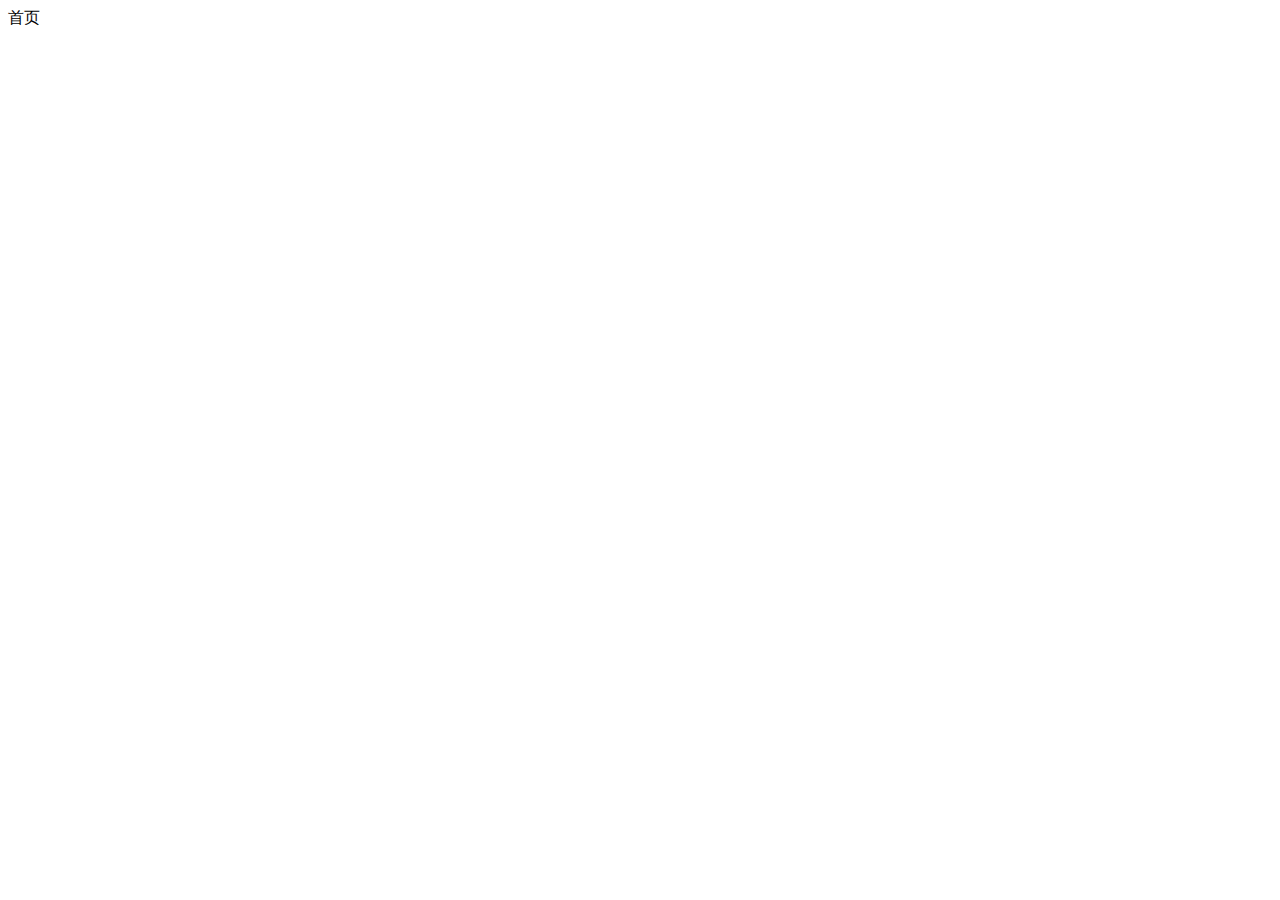
==== index.html @ 409a1502 "dev-login提交了登录页面" ====
<!DOCTYPE html>
<html lang="en">

<head>
    <meta charset="UTF-8">
    <meta name="viewport" content="width=device-width, initial-scale=1.0">
    <title>首页</title>
</head>

<body>
    首页
</body>

</html>
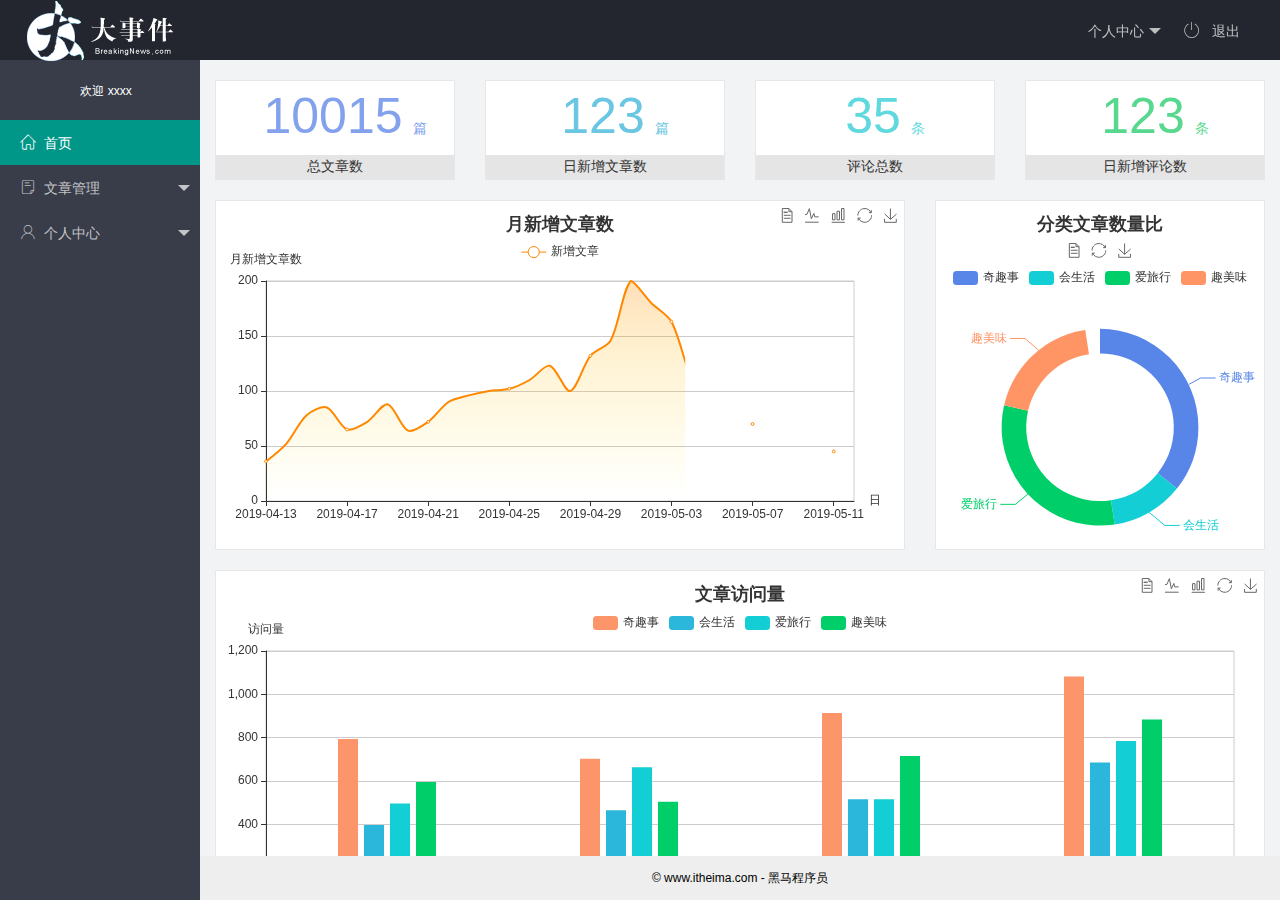
==== commit 3c2009f5: "提交了首页" ====
--- a/index.html
+++ b/index.html
@@ -1,14 +1,89 @@
 <!DOCTYPE html>
-<html lang="en">
+<html>
 
 <head>
-    <meta charset="UTF-8">
-    <meta name="viewport" content="width=device-width, initial-scale=1.0">
-    <title>首页</title>
+    <meta charset="utf-8">
+    <meta name="viewport" content="width=device-width, initial-scale=1, maximum-scale=1">
+    <title>我的项目</title>
+    <link rel="stylesheet" href="assets/lib/layui/css/layui.css">
+    <link rel="stylesheet" href="assets/fonts/iconfont.css">
+    <link rel="stylesheet" href="assets/css/index.css">
 </head>
 
-<body>
-    首页
+<body class="layui-layout-body">
+    <div class="layui-layout layui-layout-admin">
+        <div class="layui-header">
+            <div class="layui-logo"><img src="assets/images/logo.png" alt=""></div>
+            <!-- 头部区域（可配合layui已有的水平导航） -->
+            <ul class="layui-nav layui-layout-right">
+                <li class="layui-nav-item">
+                    <a href="javascript:;">
+                        <img src="assets/images/sample.jpg" alt="" class="avatar" style="display: none;">
+                        <span class="text-avatar" style="display: none;">A</span>
+                        <span class="person-center">个人中心</span>
+                    </a>
+                    <dl class="layui-nav-child">
+                        <dd><a href="">基本资料</a></dd>
+                        <dd><a href="">更换头像</a></dd>
+                        <dd><a href="">重置密码</a></dd>
+
+                    </dl>
+                </li>
+                <li class="layui-nav-item"><a href="" id="loginout"><span class="iconfont icon-tuichu"></span>
+                    退出</a></li>
+            </ul>
+        </div>
+
+        <div class="layui-side layui-bg-black">
+            <div class="layui-side-scroll">
+                <!-- 左侧导航区域（可配合layui已有的垂直导航） -->
+                <ul class="layui-nav layui-nav-tree" lay-filter="test" lay-shrink='all'>
+                    <!-- 用户头像 -->
+                    <li class="user-info">
+                        <img src="assets/images/sample.jpg" alt="" class="avatar" style="display: none;">
+                        <span class="text-avatar" style="display: none;">A</span>
+                        <span class="nickname">欢迎 xxxx</span>
+                    </li>
+                    <li class="layui-nav-item layui-nav-itemed layui-this">
+                        <a target="fm" href="home/dashboard.html"><span class="iconfont icon-home"></span>首页</a>
+                    </li>
+                    <li class="layui-nav-item">
+                        <a href="javascript:;"><span class="iconfont icon-16"></span>文章管理</a>
+                        <dl class="layui-nav-child">
+                            <dd><a href="home/demo.html" target="fm"><i class="layui-icon layui-icon-form"></i>文章类别</a></dd>
+                            <dd><a href="javascript:;"><i class="layui-icon layui-icon-form"></i>文章列表</a></dd>
+                            <dd><a href="javascript:;"><i class="layui-icon layui-icon-form"></i>发表文章</a></dd>
+                        </dl>
+                    </li>
+                    <li class="layui-nav-item">
+                        <a href="javascript:;"><span class="iconfont icon-user"></span>个人中心</a>
+                        <dl class="layui-nav-child">
+                            <dd><a href="javascript:;"><i class="layui-icon layui-icon-user"></i>基本资料</a></dd>
+                            <dd><a href="javascript:;"><i class="layui-icon layui-icon-user"></i>更换头像</a></dd>
+                            <dd><a href="javascript:;"><i class="layui-icon layui-icon-user"></i>重置密码</a></dd>
+                        </dl>
+                    </li>
+                </ul>
+            </div>
+        </div>
+
+        <div class="layui-body">
+            <!-- 内容主体区域 -->
+            <iframe name="fm" src="home/dashboard.html" frameborder="0"></iframe>
+            <!-- <div style="padding: 15px;">内容主体区域</div> -->
+        </div>
+
+        <div class="layui-footer">
+            <!-- 底部固定区域 -->
+            © www.itheima.com - 黑马程序员
+        </div>
+    </div>
+    <!-- 引入js文件 -->
+    <script src="assets/lib/axios.js"></script>
+    <script src="assets/lib/jquery.js"></script>
+    <script src="assets/lib/layui/layui.all.js"></script>
+    <script src="assets/js/commonAPI.js"></script>
+    <script src="assets/js/index.js"></script>
 </body>
 
 </html>--- a/assets/lib/layui/css/layui.css
+++ b/assets/lib/layui/css/layui.css
@@ -0,0 +1,2 @@
+/** layui-v2.5.5 MIT License By https://www.layui.com */
+ .layui-inline,img{display:inline-block;vertical-align:middle}h1,h2,h3,h4,h5,h6{font-weight:400}.layui-edge,.layui-header,.layui-inline,.layui-main{position:relative}.layui-body,.layui-edge,.layui-elip{overflow:hidden}.layui-btn,.layui-edge,.layui-inline,img{vertical-align:middle}.layui-btn,.layui-disabled,.layui-icon,.layui-unselect{-moz-user-select:none;-webkit-user-select:none;-ms-user-select:none}.layui-elip,.layui-form-checkbox span,.layui-form-pane .layui-form-label{text-overflow:ellipsis;white-space:nowrap}.layui-breadcrumb,.layui-tree-btnGroup{visibility:hidden}blockquote,body,button,dd,div,dl,dt,form,h1,h2,h3,h4,h5,h6,input,li,ol,p,pre,td,textarea,th,ul{margin:0;padding:0;-webkit-tap-highlight-color:rgba(0,0,0,0)}a:active,a:hover{outline:0}img{border:none}li{list-style:none}table{border-collapse:collapse;border-spacing:0}h4,h5,h6{font-size:100%}button,input,optgroup,option,select,textarea{font-family:inherit;font-size:inherit;font-style:inherit;font-weight:inherit;outline:0}pre{white-space:pre-wrap;white-space:-moz-pre-wrap;white-space:-pre-wrap;white-space:-o-pre-wrap;word-wrap:break-word}body{line-height:24px;font:14px Helvetica Neue,Helvetica,PingFang SC,Tahoma,Arial,sans-serif}hr{height:1px;margin:10px 0;border:0;clear:both}a{color:#333;text-decoration:none}a:hover{color:#777}a cite{font-style:normal;*cursor:pointer}.layui-border-box,.layui-border-box *{box-sizing:border-box}.layui-box,.layui-box *{box-sizing:content-box}.layui-clear{clear:both;*zoom:1}.layui-clear:after{content:'\20';clear:both;*zoom:1;display:block;height:0}.layui-inline{*display:inline;*zoom:1}.layui-edge{display:inline-block;width:0;height:0;border-width:6px;border-style:dashed;border-color:transparent}.layui-edge-top{top:-4px;border-bottom-color:#999;border-bottom-style:solid}.layui-edge-right{border-left-color:#999;border-left-style:solid}.layui-edge-bottom{top:2px;border-top-color:#999;border-top-style:solid}.layui-edge-left{border-right-color:#999;border-right-style:solid}.layui-disabled,.layui-disabled:hover{color:#d2d2d2!important;cursor:not-allowed!important}.layui-circle{border-radius:100%}.layui-show{display:block!important}.layui-hide{display:none!important}@font-face{font-family:layui-icon;src:url(../font/iconfont.eot?v=250);src:url(../font/iconfont.eot?v=250#iefix) format('embedded-opentype'),url(../font/iconfont.woff2?v=250) format('woff2'),url(../font/iconfont.woff?v=250) format('woff'),url(../font/iconfont.ttf?v=250) format('truetype'),url(../font/iconfont.svg?v=250#layui-icon) format('svg')}.layui-icon{font-family:layui-icon!important;font-size:16px;font-style:normal;-webkit-font-smoothing:antialiased;-moz-osx-font-smoothing:grayscale}.layui-icon-reply-fill:before{content:"\e611"}.layui-icon-set-fill:before{content:"\e614"}.layui-icon-menu-fill:before{content:"\e60f"}.layui-icon-search:before{content:"\e615"}.layui-icon-share:before{content:"\e641"}.layui-icon-set-sm:before{content:"\e620"}.layui-icon-engine:before{content:"\e628"}.layui-icon-close:before{content:"\1006"}.layui-icon-close-fill:before{content:"\1007"}.layui-icon-chart-screen:before{content:"\e629"}.layui-icon-star:before{content:"\e600"}.layui-icon-circle-dot:before{content:"\e617"}.layui-icon-chat:before{content:"\e606"}.layui-icon-release:before{content:"\e609"}.layui-icon-list:before{content:"\e60a"}.layui-icon-chart:before{content:"\e62c"}.layui-icon-ok-circle:before{content:"\1005"}.layui-icon-layim-theme:before{content:"\e61b"}.layui-icon-table:before{content:"\e62d"}.layui-icon-right:before{content:"\e602"}.layui-icon-left:before{content:"\e603"}.layui-icon-cart-simple:before{content:"\e698"}.layui-icon-face-cry:before{content:"\e69c"}.layui-icon-face-smile:before{content:"\e6af"}.layui-icon-survey:before{content:"\e6b2"}.layui-icon-tree:before{content:"\e62e"}.layui-icon-upload-circle:before{content:"\e62f"}.layui-icon-add-circle:before{content:"\e61f"}.layui-icon-download-circle:before{content:"\e601"}.layui-icon-templeate-1:before{content:"\e630"}.layui-icon-util:before{content:"\e631"}.layui-icon-face-surprised:before{content:"\e664"}.layui-icon-edit:before{content:"\e642"}.layui-icon-speaker:before{content:"\e645"}.layui-icon-down:before{content:"\e61a"}.layui-icon-file:before{content:"\e621"}.layui-icon-layouts:before{content:"\e632"}.layui-icon-rate-half:before{content:"\e6c9"}.layui-icon-add-circle-fine:before{content:"\e608"}.layui-icon-prev-circle:before{content:"\e633"}.layui-icon-read:before{content:"\e705"}.layui-icon-404:before{content:"\e61c"}.layui-icon-carousel:before{content:"\e634"}.layui-icon-help:before{content:"\e607"}.layui-icon-code-circle:before{content:"\e635"}.layui-icon-water:before{content:"\e636"}.layui-icon-username:before{content:"\e66f"}.layui-icon-find-fill:before{content:"\e670"}.layui-icon-about:before{content:"\e60b"}.layui-icon-location:before{content:"\e715"}.layui-icon-up:before{content:"\e619"}.layui-icon-pause:before{content:"\e651"}.layui-icon-date:before{content:"\e637"}.layui-icon-layim-uploadfile:before{content:"\e61d"}.layui-icon-delete:before{content:"\e640"}.layui-icon-play:before{content:"\e652"}.layui-icon-top:before{content:"\e604"}.layui-icon-friends:before{content:"\e612"}.layui-icon-refresh-3:before{content:"\e9aa"}.layui-icon-ok:before{content:"\e605"}.layui-icon-layer:before{content:"\e638"}.layui-icon-face-smile-fine:before{content:"\e60c"}.layui-icon-dollar:before{content:"\e659"}.layui-icon-group:before{content:"\e613"}.layui-icon-layim-download:before{content:"\e61e"}.layui-icon-picture-fine:before{content:"\e60d"}.layui-icon-link:before{content:"\e64c"}.layui-icon-diamond:before{content:"\e735"}.layui-icon-log:before{content:"\e60e"}.layui-icon-rate-solid:before{content:"\e67a"}.layui-icon-fonts-del:before{content:"\e64f"}.layui-icon-unlink:before{content:"\e64d"}.layui-icon-fonts-clear:before{content:"\e639"}.layui-icon-triangle-r:before{content:"\e623"}.layui-icon-circle:before{content:"\e63f"}.layui-icon-radio:before{content:"\e643"}.layui-icon-align-center:before{content:"\e647"}.layui-icon-align-right:before{content:"\e648"}.layui-icon-align-left:before{content:"\e649"}.layui-icon-loading-1:before{content:"\e63e"}.layui-icon-return:before{content:"\e65c"}.layui-icon-fonts-strong:before{content:"\e62b"}.layui-icon-upload:before{content:"\e67c"}.layui-icon-dialogue:before{content:"\e63a"}.layui-icon-video:before{content:"\e6ed"}.layui-icon-headset:before{content:"\e6fc"}.layui-icon-cellphone-fine:before{content:"\e63b"}.layui-icon-add-1:before{content:"\e654"}.layui-icon-face-smile-b:before{content:"\e650"}.layui-icon-fonts-html:before{content:"\e64b"}.layui-icon-form:before{content:"\e63c"}.layui-icon-cart:before{content:"\e657"}.layui-icon-camera-fill:before{content:"\e65d"}.layui-icon-tabs:before{content:"\e62a"}.layui-icon-fonts-code:before{content:"\e64e"}.layui-icon-fire:before{content:"\e756"}.layui-icon-set:before{content:"\e716"}.layui-icon-fonts-u:before{content:"\e646"}.layui-icon-triangle-d:before{content:"\e625"}.layui-icon-tips:before{content:"\e702"}.layui-icon-picture:before{content:"\e64a"}.layui-icon-more-vertical:before{content:"\e671"}.layui-icon-flag:before{content:"\e66c"}.layui-icon-loading:before{content:"\e63d"}.layui-icon-fonts-i:before{content:"\e644"}.layui-icon-refresh-1:before{content:"\e666"}.layui-icon-rmb:before{content:"\e65e"}.layui-icon-home:before{content:"\e68e"}.layui-icon-user:before{content:"\e770"}.layui-icon-notice:before{content:"\e667"}.layui-icon-login-weibo:before{content:"\e675"}.layui-icon-voice:before{content:"\e688"}.layui-icon-upload-drag:before{content:"\e681"}.layui-icon-login-qq:before{content:"\e676"}.layui-icon-snowflake:before{content:"\e6b1"}.layui-icon-file-b:before{content:"\e655"}.layui-icon-template:before{content:"\e663"}.layui-icon-auz:before{content:"\e672"}.layui-icon-console:before{content:"\e665"}.layui-icon-app:before{content:"\e653"}.layui-icon-prev:before{content:"\e65a"}.layui-icon-website:before{content:"\e7ae"}.layui-icon-next:before{content:"\e65b"}.layui-icon-component:before{content:"\e857"}.layui-icon-more:before{content:"\e65f"}.layui-icon-login-wechat:before{content:"\e677"}.layui-icon-shrink-right:before{content:"\e668"}.layui-icon-spread-left:before{content:"\e66b"}.layui-icon-camera:before{content:"\e660"}.layui-icon-note:before{content:"\e66e"}.layui-icon-refresh:before{content:"\e669"}.layui-icon-female:before{content:"\e661"}.layui-icon-male:before{content:"\e662"}.layui-icon-password:before{content:"\e673"}.layui-icon-senior:before{content:"\e674"}.layui-icon-theme:before{content:"\e66a"}.layui-icon-tread:before{content:"\e6c5"}.layui-icon-praise:before{content:"\e6c6"}.layui-icon-star-fill:before{content:"\e658"}.layui-icon-rate:before{content:"\e67b"}.layui-icon-template-1:before{content:"\e656"}.layui-icon-vercode:before{content:"\e679"}.layui-icon-cellphone:before{content:"\e678"}.layui-icon-screen-full:before{content:"\e622"}.layui-icon-screen-restore:before{content:"\e758"}.layui-icon-cols:before{content:"\e610"}.layui-icon-export:before{content:"\e67d"}.layui-icon-print:before{content:"\e66d"}.layui-icon-slider:before{content:"\e714"}.layui-icon-addition:before{content:"\e624"}.layui-icon-subtraction:before{content:"\e67e"}.layui-icon-service:before{content:"\e626"}.layui-icon-transfer:before{content:"\e691"}.layui-main{width:1140px;margin:0 auto}.layui-header{z-index:1000;height:60px}.layui-header a:hover{transition:all .5s;-webkit-transition:all .5s}.layui-side{position:fixed;left:0;top:0;bottom:0;z-index:999;width:200px;overflow-x:hidden}.layui-side-scroll{position:relative;width:220px;height:100%;overflow-x:hidden}.layui-body{position:absolute;left:200px;right:0;top:0;bottom:0;z-index:998;width:auto;overflow-y:auto;box-sizing:border-box}.layui-layout-body{overflow:hidden}.layui-layout-admin .layui-header{background-color:#23262E}.layui-layout-admin .layui-side{top:60px;width:200px;overflow-x:hidden}.layui-layout-admin .layui-body{position:fixed;top:60px;bottom:44px}.layui-layout-admin .layui-main{width:auto;margin:0 15px}.layui-layout-admin .layui-footer{position:fixed;left:200px;right:0;bottom:0;height:44px;line-height:44px;padding:0 15px;background-color:#eee}.layui-layout-admin .layui-logo{position:absolute;left:0;top:0;width:200px;height:100%;line-height:60px;text-align:center;color:#009688;font-size:16px}.layui-layout-admin .layui-header .layui-nav{background:0 0}.layui-layout-left{position:absolute!important;left:200px;top:0}.layui-layout-right{position:absolute!important;right:0;top:0}.layui-container{position:relative;margin:0 auto;padding:0 15px;box-sizing:border-box}.layui-fluid{position:relative;margin:0 auto;padding:0 15px}.layui-row:after,.layui-row:before{content:'';display:block;clear:both}.layui-col-lg1,.layui-col-lg10,.layui-col-lg11,.layui-col-lg12,.layui-col-lg2,.layui-col-lg3,.layui-col-lg4,.layui-col-lg5,.layui-col-lg6,.layui-col-lg7,.layui-col-lg8,.layui-col-lg9,.layui-col-md1,.layui-col-md10,.layui-col-md11,.layui-col-md12,.layui-col-md2,.layui-col-md3,.layui-col-md4,.layui-col-md5,.layui-col-md6,.layui-col-md7,.layui-col-md8,.layui-col-md9,.layui-col-sm1,.layui-col-sm10,.layui-col-sm11,.layui-col-sm12,.layui-col-sm2,.layui-col-sm3,.layui-col-sm4,.layui-col-sm5,.layui-col-sm6,.layui-col-sm7,.layui-col-sm8,.layui-col-sm9,.layui-col-xs1,.layui-col-xs10,.layui-col-xs11,.layui-col-xs12,.layui-col-xs2,.layui-col-xs3,.layui-col-xs4,.layui-col-xs5,.layui-col-xs6,.layui-col-xs7,.layui-col-xs8,.layui-col-xs9{position:relative;display:block;box-sizing:border-box}.layui-col-xs1,.layui-col-xs10,.layui-col-xs11,.layui-col-xs12,.layui-col-xs2,.layui-col-xs3,.layui-col-xs4,.layui-col-xs5,.layui-col-xs6,.layui-col-xs7,.layui-col-xs8,.layui-col-xs9{float:left}.layui-col-xs1{width:8.33333333%}.layui-col-xs2{width:16.66666667%}.layui-col-xs3{width:25%}.layui-col-xs4{width:33.33333333%}.layui-col-xs5{width:41.66666667%}.layui-col-xs6{width:50%}.layui-col-xs7{width:58.33333333%}.layui-col-xs8{width:66.66666667%}.layui-col-xs9{width:75%}.layui-col-xs10{width:83.33333333%}.layui-col-xs11{width:91.66666667%}.layui-col-xs12{width:100%}.layui-col-xs-offset1{margin-left:8.33333333%}.layui-col-xs-offset2{margin-left:16.66666667%}.layui-col-xs-offset3{margin-left:25%}.layui-col-xs-offset4{margin-left:33.33333333%}.layui-col-xs-offset5{margin-left:41.66666667%}.layui-col-xs-offset6{margin-left:50%}.layui-col-xs-offset7{margin-left:58.33333333%}.layui-col-xs-offset8{margin-left:66.66666667%}.layui-col-xs-offset9{margin-left:75%}.layui-col-xs-offset10{margin-left:83.33333333%}.layui-col-xs-offset11{margin-left:91.66666667%}.layui-col-xs-offset12{margin-left:100%}@media screen and (max-width:768px){.layui-hide-xs{display:none!important}.layui-show-xs-block{display:block!important}.layui-show-xs-inline{display:inline!important}.layui-show-xs-inline-block{display:inline-block!important}}@media screen and (min-width:768px){.layui-container{width:750px}.layui-hide-sm{display:none!important}.layui-show-sm-block{display:block!important}.layui-show-sm-inline{display:inline!important}.layui-show-sm-inline-block{display:inline-block!important}.layui-col-sm1,.layui-col-sm10,.layui-col-sm11,.layui-col-sm12,.layui-col-sm2,.layui-col-sm3,.layui-col-sm4,.layui-col-sm5,.layui-col-sm6,.layui-col-sm7,.layui-col-sm8,.layui-col-sm9{float:left}.layui-col-sm1{width:8.33333333%}.layui-col-sm2{width:16.66666667%}.layui-col-sm3{width:25%}.layui-col-sm4{width:33.33333333%}.layui-col-sm5{width:41.66666667%}.layui-col-sm6{width:50%}.layui-col-sm7{width:58.33333333%}.layui-col-sm8{width:66.66666667%}.layui-col-sm9{width:75%}.layui-col-sm10{width:83.33333333%}.layui-col-sm11{width:91.66666667%}.layui-col-sm12{width:100%}.layui-col-sm-offset1{margin-left:8.33333333%}.layui-col-sm-offset2{margin-left:16.66666667%}.layui-col-sm-offset3{margin-left:25%}.layui-col-sm-offset4{margin-left:33.33333333%}.layui-col-sm-offset5{margin-left:41.66666667%}.layui-col-sm-offset6{margin-left:50%}.layui-col-sm-offset7{margin-left:58.33333333%}.layui-col-sm-offset8{margin-left:66.66666667%}.layui-col-sm-offset9{margin-left:75%}.layui-col-sm-offset10{margin-left:83.33333333%}.layui-col-sm-offset11{margin-left:91.66666667%}.layui-col-sm-offset12{margin-left:100%}}@media screen and (min-width:992px){.layui-container{width:970px}.layui-hide-md{display:none!important}.layui-show-md-block{display:block!important}.layui-show-md-inline{display:inline!important}.layui-show-md-inline-block{display:inline-block!important}.layui-col-md1,.layui-col-md10,.layui-col-md11,.layui-col-md12,.layui-col-md2,.layui-col-md3,.layui-col-md4,.layui-col-md5,.layui-col-md6,.layui-col-md7,.layui-col-md8,.layui-col-md9{float:left}.layui-col-md1{width:8.33333333%}.layui-col-md2{width:16.66666667%}.layui-col-md3{width:25%}.layui-col-md4{width:33.33333333%}.layui-col-md5{width:41.66666667%}.layui-col-md6{width:50%}.layui-col-md7{width:58.33333333%}.layui-col-md8{width:66.66666667%}.layui-col-md9{width:75%}.layui-col-md10{width:83.33333333%}.layui-col-md11{width:91.66666667%}.layui-col-md12{width:100%}.layui-col-md-offset1{margin-left:8.33333333%}.layui-col-md-offset2{margin-left:16.66666667%}.layui-col-md-offset3{margin-left:25%}.layui-col-md-offset4{margin-left:33.33333333%}.layui-col-md-offset5{margin-left:41.66666667%}.layui-col-md-offset6{margin-left:50%}.layui-col-md-offset7{margin-left:58.33333333%}.layui-col-md-offset8{margin-left:66.66666667%}.layui-col-md-offset9{margin-left:75%}.layui-col-md-offset10{margin-left:83.33333333%}.layui-col-md-offset11{margin-left:91.66666667%}.layui-col-md-offset12{margin-left:100%}}@media screen and (min-width:1200px){.layui-container{width:1170px}.layui-hide-lg{display:none!important}.layui-show-lg-block{display:block!important}.layui-show-lg-inline{display:inline!important}.layui-show-lg-inline-block{display:inline-block!important}.layui-col-lg1,.layui-col-lg10,.layui-col-lg11,.layui-col-lg12,.layui-col-lg2,.layui-col-lg3,.layui-col-lg4,.layui-col-lg5,.layui-col-lg6,.layui-col-lg7,.layui-col-lg8,.layui-col-lg9{float:left}.layui-col-lg1{width:8.33333333%}.layui-col-lg2{width:16.66666667%}.layui-col-lg3{width:25%}.layui-col-lg4{width:33.33333333%}.layui-col-lg5{width:41.66666667%}.layui-col-lg6{width:50%}.layui-col-lg7{width:58.33333333%}.layui-col-lg8{width:66.66666667%}.layui-col-lg9{width:75%}.layui-col-lg10{width:83.33333333%}.layui-col-lg11{width:91.66666667%}.layui-col-lg12{width:100%}.layui-col-lg-offset1{margin-left:8.33333333%}.layui-col-lg-offset2{margin-left:16.66666667%}.layui-col-lg-offset3{margin-left:25%}.layui-col-lg-offset4{margin-left:33.33333333%}.layui-col-lg-offset5{margin-left:41.66666667%}.layui-col-lg-offset6{margin-left:50%}.layui-col-lg-offset7{margin-left:58.33333333%}.layui-col-lg-offset8{margin-left:66.66666667%}.layui-col-lg-offset9{margin-left:75%}.layui-col-lg-offset10{margin-left:83.33333333%}.layui-col-lg-offset11{margin-left:91.66666667%}.layui-col-lg-offset12{margin-left:100%}}.layui-col-space1{margin:-.5px}.layui-col-space1>*{padding:.5px}.layui-col-space3{margin:-1.5px}.layui-col-space3>*{padding:1.5px}.layui-col-space5{margin:-2.5px}.layui-col-space5>*{padding:2.5px}.layui-col-space8{margin:-3.5px}.layui-col-space8>*{padding:3.5px}.layui-col-space10{margin:-5px}.layui-col-space10>*{padding:5px}.layui-col-space12{margin:-6px}.layui-col-space12>*{padding:6px}.layui-col-space15{margin:-7.5px}.layui-col-space15>*{padding:7.5px}.layui-col-space18{margin:-9px}.layui-col-space18>*{padding:9px}.layui-col-space20{margin:-10px}.layui-col-space20>*{padding:10px}.layui-col-space22{margin:-11px}.layui-col-space22>*{padding:11px}.layui-col-space25{margin:-12.5px}.layui-col-space25>*{padding:12.5px}.layui-col-space30{margin:-15px}.layui-col-space30>*{padding:15px}.layui-btn,.layui-input,.layui-select,.layui-textarea,.layui-upload-button{outline:0;-webkit-appearance:none;transition:all .3s;-webkit-transition:all .3s;box-sizing:border-box}.layui-elem-quote{margin-bottom:10px;padding:15px;line-height:22px;border-left:5px solid #009688;border-radius:0 2px 2px 0;background-color:#f2f2f2}.layui-quote-nm{border-style:solid;border-width:1px 1px 1px 5px;background:0 0}.layui-elem-field{margin-bottom:10px;padding:0;border-width:1px;border-style:solid}.layui-elem-field legend{margin-left:20px;padding:0 10px;font-size:20px;font-weight:300}.layui-field-title{margin:10px 0 20px;border-width:1px 0 0}.layui-field-box{padding:10px 15px}.layui-field-title .layui-field-box{padding:10px 0}.layui-progress{position:relative;height:6px;border-radius:20px;background-color:#e2e2e2}.layui-progress-bar{position:absolute;left:0;top:0;width:0;max-width:100%;height:6px;border-radius:20px;text-align:right;background-color:#5FB878;transition:all .3s;-webkit-transition:all .3s}.layui-progress-big,.layui-progress-big .layui-progress-bar{height:18px;line-height:18px}.layui-progress-text{position:relative;top:-20px;line-height:18px;font-size:12px;color:#666}.layui-progress-big .layui-progress-text{position:static;padding:0 10px;color:#fff}.layui-collapse{border-width:1px;border-style:solid;border-radius:2px}.layui-colla-content,.layui-colla-item{border-top-width:1px;border-top-style:solid}.layui-colla-item:first-child{border-top:none}.layui-colla-title{position:relative;height:42px;line-height:42px;padding:0 15px 0 35px;color:#333;background-color:#f2f2f2;cursor:pointer;font-size:14px;overflow:hidden}.layui-colla-content{display:none;padding:10px 15px;line-height:22px;color:#666}.layui-colla-icon{position:absolute;left:15px;top:0;font-size:14px}.layui-card{margin-bottom:15px;border-radius:2px;background-color:#fff;box-shadow:0 1px 2px 0 rgba(0,0,0,.05)}.layui-card:last-child{margin-bottom:0}.layui-card-header{position:relative;height:42px;line-height:42px;padding:0 15px;border-bottom:1px solid #f6f6f6;color:#333;border-radius:2px 2px 0 0;font-size:14px}.layui-bg-black,.layui-bg-blue,.layui-bg-cyan,.layui-bg-green,.layui-bg-orange,.layui-bg-red{color:#fff!important}.layui-card-body{position:relative;padding:10px 15px;line-height:24px}.layui-card-body[pad15]{padding:15px}.layui-card-body[pad20]{padding:20px}.layui-card-body .layui-table{margin:5px 0}.layui-card .layui-tab{margin:0}.layui-panel-window{position:relative;padding:15px;border-radius:0;border-top:5px solid #E6E6E6;background-color:#fff}.layui-auxiliar-moving{position:fixed;left:0;right:0;top:0;bottom:0;width:100%;height:100%;background:0 0;z-index:9999999999}.layui-form-label,.layui-form-mid,.layui-form-select,.layui-input-block,.layui-input-inline,.layui-textarea{position:relative}.layui-bg-red{background-color:#FF5722!important}.layui-bg-orange{background-color:#FFB800!important}.layui-bg-green{background-color:#009688!important}.layui-bg-cyan{background-color:#2F4056!important}.layui-bg-blue{background-color:#1E9FFF!important}.layui-bg-black{background-color:#393D49!important}.layui-bg-gray{background-color:#eee!important;color:#666!important}.layui-badge-rim,.layui-colla-content,.layui-colla-item,.layui-collapse,.layui-elem-field,.layui-form-pane .layui-form-item[pane],.layui-form-pane .layui-form-label,.layui-input,.layui-layedit,.layui-layedit-tool,.layui-quote-nm,.layui-select,.layui-tab-bar,.layui-tab-card,.layui-tab-title,.layui-tab-title .layui-this:after,.layui-textarea{border-color:#e6e6e6}.layui-timeline-item:before,hr{background-color:#e6e6e6}.layui-text{line-height:22px;font-size:14px;color:#666}.layui-text h1,.layui-text h2,.layui-text h3{font-weight:500;color:#333}.layui-text h1{font-size:30px}.layui-text h2{font-size:24px}.layui-text h3{font-size:18px}.layui-text a:not(.layui-btn){color:#01AAED}.layui-text a:not(.layui-btn):hover{text-decoration:underline}.layui-text ul{padding:5px 0 5px 15px}.layui-text ul li{margin-top:5px;list-style-type:disc}.layui-text em,.layui-word-aux{color:#999!important;padding:0 5px!important}.layui-btn{display:inline-block;height:38px;line-height:38px;padding:0 18px;background-color:#009688;color:#fff;white-space:nowrap;text-align:center;font-size:14px;border:none;border-radius:2px;cursor:pointer}.layui-btn:hover{opacity:.8;filter:alpha(opacity=80);color:#fff}.layui-btn:active{opacity:1;filter:alpha(opacity=100)}.layui-btn+.layui-btn{margin-left:10px}.layui-btn-container{font-size:0}.layui-btn-container .layui-btn{margin-right:10px;margin-bottom:10px}.layui-btn-container .layui-btn+.layui-btn{margin-left:0}.layui-table .layui-btn-container .layui-btn{margin-bottom:9px}.layui-btn-radius{border-radius:100px}.layui-btn .layui-icon{margin-right:3px;font-size:18px;vertical-align:bottom;vertical-align:middle\9}.layui-btn-primary{border:1px solid #C9C9C9;background-color:#fff;color:#555}.layui-btn-primary:hover{border-color:#009688;color:#333}.layui-btn-normal{background-color:#1E9FFF}.layui-btn-warm{background-color:#FFB800}.layui-btn-danger{background-color:#FF5722}.layui-btn-checked{background-color:#5FB878}.layui-btn-disabled,.layui-btn-disabled:active,.layui-btn-disabled:hover{border:1px solid #e6e6e6;background-color:#FBFBFB;color:#C9C9C9;cursor:not-allowed;opacity:1}.layui-btn-lg{height:44px;line-height:44px;padding:0 25px;font-size:16px}.layui-btn-sm{height:30px;line-height:30px;padding:0 10px;font-size:12px}.layui-btn-sm i{font-size:16px!important}.layui-btn-xs{height:22px;line-height:22px;padding:0 5px;font-size:12px}.layui-btn-xs i{font-size:14px!important}.layui-btn-group{display:inline-block;vertical-align:middle;font-size:0}.layui-btn-group .layui-btn{margin-left:0!important;margin-right:0!important;border-left:1px solid rgba(255,255,255,.5);border-radius:0}.layui-btn-group .layui-btn-primary{border-left:none}.layui-btn-group .layui-btn-primary:hover{border-color:#C9C9C9;color:#009688}.layui-btn-group .layui-btn:first-child{border-left:none;border-radius:2px 0 0 2px}.layui-btn-group .layui-btn-primary:first-child{border-left:1px solid #c9c9c9}.layui-btn-group .layui-btn:last-child{border-radius:0 2px 2px 0}.layui-btn-group .layui-btn+.layui-btn{margin-left:0}.layui-btn-group+.layui-btn-group{margin-left:10px}.layui-btn-fluid{width:100%}.layui-input,.layui-select,.layui-textarea{height:38px;line-height:1.3;line-height:38px\9;border-width:1px;border-style:solid;background-color:#fff;border-radius:2px}.layui-input::-webkit-input-placeholder,.layui-select::-webkit-input-placeholder,.layui-textarea::-webkit-input-placeholder{line-height:1.3}.layui-input,.layui-textarea{display:block;width:100%;padding-left:10px}.layui-input:hover,.layui-textarea:hover{border-color:#D2D2D2!important}.layui-input:focus,.layui-textarea:focus{border-color:#C9C9C9!important}.layui-textarea{min-height:100px;height:auto;line-height:20px;padding:6px 10px;resize:vertical}.layui-select{padding:0 10px}.layui-form input[type=checkbox],.layui-form input[type=radio],.layui-form select{display:none}.layui-form [lay-ignore]{display:initial}.layui-form-item{margin-bottom:15px;clear:both;*zoom:1}.layui-form-item:after{content:'\20';clear:both;*zoom:1;display:block;height:0}.layui-form-label{float:left;display:block;padding:9px 15px;width:80px;font-weight:400;line-height:20px;text-align:right}.layui-form-label-col{display:block;float:none;padding:9px 0;line-height:20px;text-align:left}.layui-form-item .layui-inline{margin-bottom:5px;margin-right:10px}.layui-input-block{margin-left:110px;min-height:36px}.layui-input-inline{display:inline-block;vertical-align:middle}.layui-form-item .layui-input-inline{float:left;width:190px;margin-right:10px}.layui-form-text .layui-input-inline{width:auto}.layui-form-mid{float:left;display:block;padding:9px 0!important;line-height:20px;margin-right:10px}.layui-form-danger+.layui-form-select .layui-input,.layui-form-danger:focus{border-color:#FF5722!important}.layui-form-select .layui-input{padding-right:30px;cursor:pointer}.layui-form-select .layui-edge{position:absolute;right:10px;top:50%;margin-top:-3px;cursor:pointer;border-width:6px;border-top-color:#c2c2c2;border-top-style:solid;transition:all .3s;-webkit-transition:all .3s}.layui-form-select dl{display:none;position:absolute;left:0;top:42px;padding:5px 0;z-index:899;min-width:100%;border:1px solid #d2d2d2;max-height:300px;overflow-y:auto;background-color:#fff;border-radius:2px;box-shadow:0 2px 4px rgba(0,0,0,.12);box-sizing:border-box}.layui-form-select dl dd,.layui-form-select dl dt{padding:0 10px;line-height:36px;white-space:nowrap;overflow:hidden;text-overflow:ellipsis}.layui-form-select dl dt{font-size:12px;color:#999}.layui-form-select dl dd{cursor:pointer}.layui-form-select dl dd:hover{background-color:#f2f2f2;-webkit-transition:.5s all;transition:.5s all}.layui-form-select .layui-select-group dd{padding-left:20px}.layui-form-select dl dd.layui-select-tips{padding-left:10px!important;color:#999}.layui-form-select dl dd.layui-this{background-color:#5FB878;color:#fff}.layui-form-checkbox,.layui-form-select dl dd.layui-disabled{background-color:#fff}.layui-form-selected dl{display:block}.layui-form-checkbox,.layui-form-checkbox *,.layui-form-switch{display:inline-block;vertical-align:middle}.layui-form-selected .layui-edge{margin-top:-9px;-webkit-transform:rotate(180deg);transform:rotate(180deg);margin-top:-3px\9}:root .layui-form-selected .layui-edge{margin-top:-9px\0/IE9}.layui-form-selectup dl{top:auto;bottom:42px}.layui-select-none{margin:5px 0;text-align:center;color:#999}.layui-select-disabled .layui-disabled{border-color:#eee!important}.layui-select-disabled .layui-edge{border-top-color:#d2d2d2}.layui-form-checkbox{position:relative;height:30px;line-height:30px;margin-right:10px;padding-right:30px;cursor:pointer;font-size:0;-webkit-transition:.1s linear;transition:.1s linear;box-sizing:border-box}.layui-form-checkbox span{padding:0 10px;height:100%;font-size:14px;border-radius:2px 0 0 2px;background-color:#d2d2d2;color:#fff;overflow:hidden}.layui-form-checkbox:hover span{background-color:#c2c2c2}.layui-form-checkbox i{position:absolute;right:0;top:0;width:30px;height:28px;border:1px solid #d2d2d2;border-left:none;border-radius:0 2px 2px 0;color:#fff;font-size:20px;text-align:center}.layui-form-checkbox:hover i{border-color:#c2c2c2;color:#c2c2c2}.layui-form-checked,.layui-form-checked:hover{border-color:#5FB878}.layui-form-checked span,.layui-form-checked:hover span{background-color:#5FB878}.layui-form-checked i,.layui-form-checked:hover i{color:#5FB878}.layui-form-item .layui-form-checkbox{margin-top:4px}.layui-form-checkbox[lay-skin=primary]{height:auto!important;line-height:normal!important;min-width:18px;min-height:18px;border:none!important;margin-right:0;padding-left:28px;padding-right:0;background:0 0}.layui-form-checkbox[lay-skin=primary] span{padding-left:0;padding-right:15px;line-height:18px;background:0 0;color:#666}.layui-form-checkbox[lay-skin=primary] i{right:auto;left:0;width:16px;height:16px;line-height:16px;border:1px solid #d2d2d2;font-size:12px;border-radius:2px;background-color:#fff;-webkit-transition:.1s linear;transition:.1s linear}.layui-form-checkbox[lay-skin=primary]:hover i{border-color:#5FB878;color:#fff}.layui-form-checked[lay-skin=primary] i{border-color:#5FB878!important;background-color:#5FB878;color:#fff}.layui-checkbox-disbaled[lay-skin=primary] span{background:0 0!important;color:#c2c2c2}.layui-checkbox-disbaled[lay-skin=primary]:hover i{border-color:#d2d2d2}.layui-form-item .layui-form-checkbox[lay-skin=primary]{margin-top:10px}.layui-form-switch{position:relative;height:22px;line-height:22px;min-width:35px;padding:0 5px;margin-top:8px;border:1px solid #d2d2d2;border-radius:20px;cursor:pointer;background-color:#fff;-webkit-transition:.1s linear;transition:.1s linear}.layui-form-switch i{position:absolute;left:5px;top:3px;width:16px;height:16px;border-radius:20px;background-color:#d2d2d2;-webkit-transition:.1s linear;transition:.1s linear}.layui-form-switch em{position:relative;top:0;width:25px;margin-left:21px;padding:0!important;text-align:center!important;color:#999!important;font-style:normal!important;font-size:12px}.layui-form-onswitch{border-color:#5FB878;background-color:#5FB878}.layui-checkbox-disbaled,.layui-checkbox-disbaled i{border-color:#e2e2e2!important}.layui-form-onswitch i{left:100%;margin-left:-21px;background-color:#fff}.layui-form-onswitch em{margin-left:5px;margin-right:21px;color:#fff!important}.layui-checkbox-disbaled span{background-color:#e2e2e2!important}.layui-checkbox-disbaled:hover i{color:#fff!important}[lay-radio]{display:none}.layui-form-radio,.layui-form-radio *{display:inline-block;vertical-align:middle}.layui-form-radio{line-height:28px;margin:6px 10px 0 0;padding-right:10px;cursor:pointer;font-size:0}.layui-form-radio *{font-size:14px}.layui-form-radio>i{margin-right:8px;font-size:22px;color:#c2c2c2}.layui-form-radio>i:hover,.layui-form-radioed>i{color:#5FB878}.layui-radio-disbaled>i{color:#e2e2e2!important}.layui-form-pane .layui-form-label{width:110px;padding:8px 15px;height:38px;line-height:20px;border-width:1px;border-style:solid;border-radius:2px 0 0 2px;text-align:center;background-color:#FBFBFB;overflow:hidden;box-sizing:border-box}.layui-form-pane .layui-input-inline{margin-left:-1px}.layui-form-pane .layui-input-block{margin-left:110px;left:-1px}.layui-form-pane .layui-input{border-radius:0 2px 2px 0}.layui-form-pane .layui-form-text .layui-form-label{float:none;width:100%;border-radius:2px;box-sizing:border-box;text-align:left}.layui-form-pane .layui-form-text .layui-input-inline{display:block;margin:0;top:-1px;clear:both}.layui-form-pane .layui-form-text .layui-input-block{margin:0;left:0;top:-1px}.layui-form-pane .layui-form-text .layui-textarea{min-height:100px;border-radius:0 0 2px 2px}.layui-form-pane .layui-form-checkbox{margin:4px 0 4px 10px}.layui-form-pane .layui-form-radio,.layui-form-pane .layui-form-switch{margin-top:6px;margin-left:10px}.layui-form-pane .layui-form-item[pane]{position:relative;border-width:1px;border-style:solid}.layui-form-pane .layui-form-item[pane] .layui-form-label{position:absolute;left:0;top:0;height:100%;border-width:0 1px 0 0}.layui-form-pane .layui-form-item[pane] .layui-input-inline{margin-left:110px}@media screen and (max-width:450px){.layui-form-item .layui-form-label{text-overflow:ellipsis;overflow:hidden;white-space:nowrap}.layui-form-item .layui-inline{display:block;margin-right:0;margin-bottom:20px;clear:both}.layui-form-item .layui-inline:after{content:'\20';clear:both;display:block;height:0}.layui-form-item .layui-input-inline{display:block;float:none;left:-3px;width:auto;margin:0 0 10px 112px}.layui-form-item .layui-input-inline+.layui-form-mid{margin-left:110px;top:-5px;padding:0}.layui-form-item .layui-form-checkbox{margin-right:5px;margin-bottom:5px}}.layui-layedit{border-width:1px;border-style:solid;border-radius:2px}.layui-layedit-tool{padding:3px 5px;border-bottom-width:1px;border-bottom-style:solid;font-size:0}.layedit-tool-fixed{position:fixed;top:0;border-top:1px solid #e2e2e2}.layui-layedit-tool .layedit-tool-mid,.layui-layedit-tool .layui-icon{display:inline-block;vertical-align:middle;text-align:center;font-size:14px}.layui-layedit-tool .layui-icon{position:relative;width:32px;height:30px;line-height:30px;margin:3px 5px;color:#777;cursor:pointer;border-radius:2px}.layui-layedit-tool .layui-icon:hover{color:#393D49}.layui-layedit-tool .layui-icon:active{color:#000}.layui-layedit-tool .layedit-tool-active{background-color:#e2e2e2;color:#000}.layui-layedit-tool .layui-disabled,.layui-layedit-tool .layui-disabled:hover{color:#d2d2d2;cursor:not-allowed}.layui-layedit-tool .layedit-tool-mid{width:1px;height:18px;margin:0 10px;background-color:#d2d2d2}.layedit-tool-html{width:50px!important;font-size:30px!important}.layedit-tool-b,.layedit-tool-code,.layedit-tool-help{font-size:16px!important}.layedit-tool-d,.layedit-tool-face,.layedit-tool-image,.layedit-tool-unlink{font-size:18px!important}.layedit-tool-image input{position:absolute;font-size:0;left:0;top:0;width:100%;height:100%;opacity:.01;filter:Alpha(opacity=1);cursor:pointer}.layui-layedit-iframe iframe{display:block;width:100%}#LAY_layedit_code{overflow:hidden}.layui-laypage{display:inline-block;*display:inline;*zoom:1;vertical-align:middle;margin:10px 0;font-size:0}.layui-laypage>a:first-child,.layui-laypage>a:first-child em{border-radius:2px 0 0 2px}.layui-laypage>a:last-child,.layui-laypage>a:last-child em{border-radius:0 2px 2px 0}.layui-laypage>:first-child{margin-left:0!important}.layui-laypage>:last-child{margin-right:0!important}.layui-laypage a,.layui-laypage button,.layui-laypage input,.layui-laypage select,.layui-laypage span{border:1px solid #e2e2e2}.layui-laypage a,.layui-laypage span{display:inline-block;*display:inline;*zoom:1;vertical-align:middle;padding:0 15px;height:28px;line-height:28px;margin:0 -1px 5px 0;background-color:#fff;color:#333;font-size:12px}.layui-flow-more a *,.layui-laypage input,.layui-table-view select[lay-ignore]{display:inline-block}.layui-laypage a:hover{color:#009688}.layui-laypage em{font-style:normal}.layui-laypage .layui-laypage-spr{color:#999;font-weight:700}.layui-laypage a{text-decoration:none}.layui-laypage .layui-laypage-curr{position:relative}.layui-laypage .layui-laypage-curr em{position:relative;color:#fff}.layui-laypage .layui-laypage-curr .layui-laypage-em{position:absolute;left:-1px;top:-1px;padding:1px;width:100%;height:100%;background-color:#009688}.layui-laypage-em{border-radius:2px}.layui-laypage-next em,.layui-laypage-prev em{font-family:Sim sun;font-size:16px}.layui-laypage .layui-laypage-count,.layui-laypage .layui-laypage-limits,.layui-laypage .layui-laypage-refresh,.layui-laypage .layui-laypage-skip{margin-left:10px;margin-right:10px;padding:0;border:none}.layui-laypage .layui-laypage-limits,.layui-laypage .layui-laypage-refresh{vertical-align:top}.layui-laypage .layui-laypage-refresh i{font-size:18px;cursor:pointer}.layui-laypage select{height:22px;padding:3px;border-radius:2px;cursor:pointer}.layui-laypage .layui-laypage-skip{height:30px;line-height:30px;color:#999}.layui-laypage button,.layui-laypage input{height:30px;line-height:30px;border-radius:2px;vertical-align:top;background-color:#fff;box-sizing:border-box}.layui-laypage input{width:40px;margin:0 10px;padding:0 3px;text-align:center}.layui-laypage input:focus,.layui-laypage select:focus{border-color:#009688!important}.layui-laypage button{margin-left:10px;padding:0 10px;cursor:pointer}.layui-table,.layui-table-view{margin:10px 0}.layui-flow-more{margin:10px 0;text-align:center;color:#999;font-size:14px}.layui-flow-more a{height:32px;line-height:32px}.layui-flow-more a *{vertical-align:top}.layui-flow-more a cite{padding:0 20px;border-radius:3px;background-color:#eee;color:#333;font-style:normal}.layui-flow-more a cite:hover{opacity:.8}.layui-flow-more a i{font-size:30px;color:#737383}.layui-table{width:100%;background-color:#fff;color:#666}.layui-table tr{transition:all .3s;-webkit-transition:all .3s}.layui-table th{text-align:left;font-weight:400}.layui-table tbody tr:hover,.layui-table thead tr,.layui-table-click,.layui-table-header,.layui-table-hover,.layui-table-mend,.layui-table-patch,.layui-table-tool,.layui-table-total,.layui-table-total tr,.layui-table[lay-even] tr:nth-child(even){background-color:#f2f2f2}.layui-table td,.layui-table th,.layui-table-col-set,.layui-table-fixed-r,.layui-table-grid-down,.layui-table-header,.layui-table-page,.layui-table-tips-main,.layui-table-tool,.layui-table-total,.layui-table-view,.layui-table[lay-skin=line],.layui-table[lay-skin=row]{border-width:1px;border-style:solid;border-color:#e6e6e6}.layui-table td,.layui-table th{position:relative;padding:9px 15px;min-height:20px;line-height:20px;font-size:14px}.layui-table[lay-skin=line] td,.layui-table[lay-skin=line] th{border-width:0 0 1px}.layui-table[lay-skin=row] td,.layui-table[lay-skin=row] th{border-width:0 1px 0 0}.layui-table[lay-skin=nob] td,.layui-table[lay-skin=nob] th{border:none}.layui-table img{max-width:100px}.layui-table[lay-size=lg] td,.layui-table[lay-size=lg] th{padding:15px 30px}.layui-table-view .layui-table[lay-size=lg] .layui-table-cell{height:40px;line-height:40px}.layui-table[lay-size=sm] td,.layui-table[lay-size=sm] th{font-size:12px;padding:5px 10px}.layui-table-view .layui-table[lay-size=sm] .layui-table-cell{height:20px;line-height:20px}.layui-table[lay-data]{display:none}.layui-table-box{position:relative;overflow:hidden}.layui-table-view .layui-table{position:relative;width:auto;margin:0}.layui-table-view .layui-table[lay-skin=line]{border-width:0 1px 0 0}.layui-table-view .layui-table[lay-skin=row]{border-width:0 0 1px}.layui-table-view .layui-table td,.layui-table-view .layui-table th{padding:5px 0;border-top:none;border-left:none}.layui-table-view .layui-table th.layui-unselect .layui-table-cell span{cursor:pointer}.layui-table-view .layui-table td{cursor:default}.layui-table-view .layui-table td[data-edit=text]{cursor:text}.layui-table-view .layui-form-checkbox[lay-skin=primary] i{width:18px;height:18px}.layui-table-view .layui-form-radio{line-height:0;padding:0}.layui-table-view .layui-form-radio>i{margin:0;font-size:20px}.layui-table-init{position:absolute;left:0;top:0;width:100%;height:100%;text-align:center;z-index:110}.layui-table-init .layui-icon{position:absolute;left:50%;top:50%;margin:-15px 0 0 -15px;font-size:30px;color:#c2c2c2}.layui-table-header{border-width:0 0 1px;overflow:hidden}.layui-table-header .layui-table{margin-bottom:-1px}.layui-table-tool .layui-inline[lay-event]{position:relative;width:26px;height:26px;padding:5px;line-height:16px;margin-right:10px;text-align:center;color:#333;border:1px solid #ccc;cursor:pointer;-webkit-transition:.5s all;transition:.5s all}.layui-table-tool .layui-inline[lay-event]:hover{border:1px solid #999}.layui-table-tool-temp{padding-right:120px}.layui-table-tool-self{position:absolute;right:17px;top:10px}.layui-table-tool .layui-table-tool-self .layui-inline[lay-event]{margin:0 0 0 10px}.layui-table-tool-panel{position:absolute;top:29px;left:-1px;padding:5px 0;min-width:150px;min-height:40px;border:1px solid #d2d2d2;text-align:left;overflow-y:auto;background-color:#fff;box-shadow:0 2px 4px rgba(0,0,0,.12)}.layui-table-cell,.layui-table-tool-panel li{overflow:hidden;text-overflow:ellipsis;white-space:nowrap}.layui-table-tool-panel li{padding:0 10px;line-height:30px;-webkit-transition:.5s all;transition:.5s all}.layui-table-tool-panel li .layui-form-checkbox[lay-skin=primary]{width:100%;padding-left:28px}.layui-table-tool-panel li:hover{background-color:#f2f2f2}.layui-table-tool-panel li .layui-form-checkbox[lay-skin=primary] i{position:absolute;left:0;top:0}.layui-table-tool-panel li .layui-form-checkbox[lay-skin=primary] span{padding:0}.layui-table-tool .layui-table-tool-self .layui-table-tool-panel{left:auto;right:-1px}.layui-table-col-set{position:absolute;right:0;top:0;width:20px;height:100%;border-width:0 0 0 1px;background-color:#fff}.layui-table-sort{width:10px;height:20px;margin-left:5px;cursor:pointer!important}.layui-table-sort .layui-edge{position:absolute;left:5px;border-width:5px}.layui-table-sort .layui-table-sort-asc{top:3px;border-top:none;border-bottom-style:solid;border-bottom-color:#b2b2b2}.layui-table-sort .layui-table-sort-asc:hover{border-bottom-color:#666}.layui-table-sort .layui-table-sort-desc{bottom:5px;border-bottom:none;border-top-style:solid;border-top-color:#b2b2b2}.layui-table-sort .layui-table-sort-desc:hover{border-top-color:#666}.layui-table-sort[lay-sort=asc] .layui-table-sort-asc{border-bottom-color:#000}.layui-table-sort[lay-sort=desc] .layui-table-sort-desc{border-top-color:#000}.layui-table-cell{height:28px;line-height:28px;padding:0 15px;position:relative;box-sizing:border-box}.layui-table-cell .layui-form-checkbox[lay-skin=primary]{top:-1px;padding:0}.layui-table-cell .layui-table-link{color:#01AAED}.laytable-cell-checkbox,.laytable-cell-numbers,.laytable-cell-radio,.laytable-cell-space{padding:0;text-align:center}.layui-table-body{position:relative;overflow:auto;margin-right:-1px;margin-bottom:-1px}.layui-table-body .layui-none{line-height:26px;padding:15px;text-align:center;color:#999}.layui-table-fixed{position:absolute;left:0;top:0;z-index:101}.layui-table-fixed .layui-table-body{overflow:hidden}.layui-table-fixed-l{box-shadow:0 -1px 8px rgba(0,0,0,.08)}.layui-table-fixed-r{left:auto;right:-1px;border-width:0 0 0 1px;box-shadow:-1px 0 8px rgba(0,0,0,.08)}.layui-table-fixed-r .layui-table-header{position:relative;overflow:visible}.layui-table-mend{position:absolute;right:-49px;top:0;height:100%;width:50px}.layui-table-tool{position:relative;z-index:890;width:100%;min-height:50px;line-height:30px;padding:10px 15px;border-width:0 0 1px}.layui-table-tool .layui-btn-container{margin-bottom:-10px}.layui-table-page,.layui-table-total{border-width:1px 0 0;margin-bottom:-1px;overflow:hidden}.layui-table-page{position:relative;width:100%;padding:7px 7px 0;height:41px;font-size:12px;white-space:nowrap}.layui-table-page>div{height:26px}.layui-table-page .layui-laypage{margin:0}.layui-table-page .layui-laypage a,.layui-table-page .layui-laypage span{height:26px;line-height:26px;margin-bottom:10px;border:none;background:0 0}.layui-table-page .layui-laypage a,.layui-table-page .layui-laypage span.layui-laypage-curr{padding:0 12px}.layui-table-page .layui-laypage span{margin-left:0;padding:0}.layui-table-page .layui-laypage .layui-laypage-prev{margin-left:-7px!important}.layui-table-page .layui-laypage .layui-laypage-curr .layui-laypage-em{left:0;top:0;padding:0}.layui-table-page .layui-laypage button,.layui-table-page .layui-laypage input{height:26px;line-height:26px}.layui-table-page .layui-laypage input{width:40px}.layui-table-page .layui-laypage button{padding:0 10px}.layui-table-page select{height:18px}.layui-table-patch .layui-table-cell{padding:0;width:30px}.layui-table-edit{position:absolute;left:0;top:0;width:100%;height:100%;padding:0 14px 1px;border-radius:0;box-shadow:1px 1px 20px rgba(0,0,0,.15)}.layui-table-edit:focus{border-color:#5FB878!important}select.layui-table-edit{padding:0 0 0 10px;border-color:#C9C9C9}.layui-table-view .layui-form-checkbox,.layui-table-view .layui-form-radio,.layui-table-view .layui-form-switch{top:0;margin:0;box-sizing:content-box}.layui-table-view .layui-form-checkbox{top:-1px;height:26px;line-height:26px}.layui-table-view .layui-form-checkbox i{height:26px}.layui-table-grid .layui-table-cell{overflow:visible}.layui-table-grid-down{position:absolute;top:0;right:0;width:26px;height:100%;padding:5px 0;border-width:0 0 0 1px;text-align:center;background-color:#fff;color:#999;cursor:pointer}.layui-table-grid-down .layui-icon{position:absolute;top:50%;left:50%;margin:-8px 0 0 -8px}.layui-table-grid-down:hover{background-color:#fbfbfb}body .layui-table-tips .layui-layer-content{background:0 0;padding:0;box-shadow:0 1px 6px rgba(0,0,0,.12)}.layui-table-tips-main{margin:-44px 0 0 -1px;max-height:150px;padding:8px 15px;font-size:14px;overflow-y:scroll;background-color:#fff;color:#666}.layui-table-tips-c{position:absolute;right:-3px;top:-13px;width:20px;height:20px;padding:3px;cursor:pointer;background-color:#666;border-radius:50%;color:#fff}.layui-table-tips-c:hover{background-color:#777}.layui-table-tips-c:before{position:relative;right:-2px}.layui-upload-file{display:none!important;opacity:.01;filter:Alpha(opacity=1)}.layui-upload-drag,.layui-upload-form,.layui-upload-wrap{display:inline-block}.layui-upload-list{margin:10px 0}.layui-upload-choose{padding:0 10px;color:#999}.layui-upload-drag{position:relative;padding:30px;border:1px dashed #e2e2e2;background-color:#fff;text-align:center;cursor:pointer;color:#999}.layui-upload-drag .layui-icon{font-size:50px;color:#009688}.layui-upload-drag[lay-over]{border-color:#009688}.layui-upload-iframe{position:absolute;width:0;height:0;border:0;visibility:hidden}.layui-upload-wrap{position:relative;vertical-align:middle}.layui-upload-wrap .layui-upload-file{display:block!important;position:absolute;left:0;top:0;z-index:10;font-size:100px;width:100%;height:100%;opacity:.01;filter:Alpha(opacity=1);cursor:pointer}.layui-transfer-active,.layui-transfer-box{display:inline-block;vertical-align:middle}.layui-transfer-box,.layui-transfer-header,.layui-transfer-search{border-width:0;border-style:solid;border-color:#e6e6e6}.layui-transfer-box{position:relative;border-width:1px;width:200px;height:360px;border-radius:2px;background-color:#fff}.layui-transfer-box .layui-form-checkbox{width:100%;margin:0!important}.layui-transfer-header{height:38px;line-height:38px;padding:0 10px;border-bottom-width:1px}.layui-transfer-search{position:relative;padding:10px;border-bottom-width:1px}.layui-transfer-search .layui-input{height:32px;padding-left:30px;font-size:12px}.layui-transfer-search .layui-icon-search{position:absolute;left:20px;top:50%;margin-top:-8px;color:#666}.layui-transfer-active{margin:0 15px}.layui-transfer-active .layui-btn{display:block;margin:0;padding:0 15px;background-color:#5FB878;border-color:#5FB878;color:#fff}.layui-transfer-active .layui-btn-disabled{background-color:#FBFBFB;border-color:#e6e6e6;color:#C9C9C9}.layui-transfer-active .layui-btn:first-child{margin-bottom:15px}.layui-transfer-active .layui-btn .layui-icon{margin:0;font-size:14px!important}.layui-transfer-data{padding:5px 0;overflow:auto}.layui-transfer-data li{height:32px;line-height:32px;padding:0 10px}.layui-transfer-data li:hover{background-color:#f2f2f2;transition:.5s all}.layui-transfer-data .layui-none{padding:15px 10px;text-align:center;color:#999}.layui-nav{position:relative;padding:0 20px;background-color:#393D49;color:#fff;border-radius:2px;font-size:0;box-sizing:border-box}.layui-nav *{font-size:14px}.layui-nav .layui-nav-item{position:relative;display:inline-block;*display:inline;*zoom:1;vertical-align:middle;line-height:60px}.layui-nav .layui-nav-item a{display:block;padding:0 20px;color:#fff;color:rgba(255,255,255,.7);transition:all .3s;-webkit-transition:all .3s}.layui-nav .layui-this:after,.layui-nav-bar,.layui-nav-tree .layui-nav-itemed:after{position:absolute;left:0;top:0;width:0;height:5px;background-color:#5FB878;transition:all .2s;-webkit-transition:all .2s}.layui-nav-bar{z-index:1000}.layui-nav .layui-nav-item a:hover,.layui-nav .layui-this a{color:#fff}.layui-nav .layui-this:after{content:'';top:auto;bottom:0;width:100%}.layui-nav-img{width:30px;height:30px;margin-right:10px;border-radius:50%}.layui-nav .layui-nav-more{content:'';width:0;height:0;border-style:solid dashed dashed;border-color:#fff transparent transparent;overflow:hidden;cursor:pointer;transition:all .2s;-webkit-transition:all .2s;position:absolute;top:50%;right:3px;margin-top:-3px;border-width:6px;border-top-color:rgba(255,255,255,.7)}.layui-nav .layui-nav-mored,.layui-nav-itemed>a .layui-nav-more{margin-top:-9px;border-style:dashed dashed solid;border-color:transparent transparent #fff}.layui-nav-child{display:none;position:absolute;left:0;top:65px;min-width:100%;line-height:36px;padding:5px 0;box-shadow:0 2px 4px rgba(0,0,0,.12);border:1px solid #d2d2d2;background-color:#fff;z-index:100;border-radius:2px;white-space:nowrap}.layui-nav .layui-nav-child a{color:#333}.layui-nav .layui-nav-child a:hover{background-color:#f2f2f2;color:#000}.layui-nav-child dd{position:relative}.layui-nav .layui-nav-child dd.layui-this a,.layui-nav-child dd.layui-this{background-color:#5FB878;color:#fff}.layui-nav-child dd.layui-this:after{display:none}.layui-nav-tree{width:200px;padding:0}.layui-nav-tree .layui-nav-item{display:block;width:100%;line-height:45px}.layui-nav-tree .layui-nav-item a{position:relative;height:45px;line-height:45px;text-overflow:ellipsis;overflow:hidden;white-space:nowrap}.layui-nav-tree .layui-nav-item a:hover{background-color:#4E5465}.layui-nav-tree .layui-nav-bar{width:5px;height:0;background-color:#009688}.layui-nav-tree .layui-nav-child dd.layui-this,.layui-nav-tree .layui-nav-child dd.layui-this a,.layui-nav-tree .layui-this,.layui-nav-tree .layui-this>a,.layui-nav-tree .layui-this>a:hover{background-color:#009688;color:#fff}.layui-nav-tree .layui-this:after{display:none}.layui-nav-itemed>a,.layui-nav-tree .layui-nav-title a,.layui-nav-tree .layui-nav-title a:hover{color:#fff!important}.layui-nav-tree .layui-nav-child{position:relative;z-index:0;top:0;border:none;box-shadow:none}.layui-nav-tree .layui-nav-child a{height:40px;line-height:40px;color:#fff;color:rgba(255,255,255,.7)}.layui-nav-tree .layui-nav-child,.layui-nav-tree .layui-nav-child a:hover{background:0 0;color:#fff}.layui-nav-tree .layui-nav-more{right:10px}.layui-nav-itemed>.layui-nav-child{display:block;padding:0;background-color:rgba(0,0,0,.3)!important}.layui-nav-itemed>.layui-nav-child>.layui-this>.layui-nav-child{display:block}.layui-nav-side{position:fixed;top:0;bottom:0;left:0;overflow-x:hidden;z-index:999}.layui-bg-blue .layui-nav-bar,.layui-bg-blue .layui-nav-itemed:after,.layui-bg-blue .layui-this:after{background-color:#93D1FF}.layui-bg-blue .layui-nav-child dd.layui-this{background-color:#1E9FFF}.layui-bg-blue .layui-nav-itemed>a,.layui-nav-tree.layui-bg-blue .layui-nav-title a,.layui-nav-tree.layui-bg-blue .layui-nav-title a:hover{background-color:#007DDB!important}.layui-breadcrumb{font-size:0}.layui-breadcrumb>*{font-size:14px}.layui-breadcrumb a{color:#999!important}.layui-breadcrumb a:hover{color:#5FB878!important}.layui-breadcrumb a cite{color:#666;font-style:normal}.layui-breadcrumb span[lay-separator]{margin:0 10px;color:#999}.layui-tab{margin:10px 0;text-align:left!important}.layui-tab[overflow]>.layui-tab-title{overflow:hidden}.layui-tab-title{position:relative;left:0;height:40px;white-space:nowrap;font-size:0;border-bottom-width:1px;border-bottom-style:solid;transition:all .2s;-webkit-transition:all .2s}.layui-tab-title li{display:inline-block;*display:inline;*zoom:1;vertical-align:middle;font-size:14px;transition:all .2s;-webkit-transition:all .2s;position:relative;line-height:40px;min-width:65px;padding:0 15px;text-align:center;cursor:pointer}.layui-tab-title li a{display:block}.layui-tab-title .layui-this{color:#000}.layui-tab-title .layui-this:after{position:absolute;left:0;top:0;content:'';width:100%;height:41px;border-width:1px;border-style:solid;border-bottom-color:#fff;border-radius:2px 2px 0 0;box-sizing:border-box;pointer-events:none}.layui-tab-bar{position:absolute;right:0;top:0;z-index:10;width:30px;height:39px;line-height:39px;border-width:1px;border-style:solid;border-radius:2px;text-align:center;background-color:#fff;cursor:pointer}.layui-tab-bar .layui-icon{position:relative;display:inline-block;top:3px;transition:all .3s;-webkit-transition:all .3s}.layui-tab-item{display:none}.layui-tab-more{padding-right:30px;height:auto!important;white-space:normal!important}.layui-tab-more li.layui-this:after{border-bottom-color:#e2e2e2;border-radius:2px}.layui-tab-more .layui-tab-bar .layui-icon{top:-2px;top:3px\9;-webkit-transform:rotate(180deg);transform:rotate(180deg)}:root .layui-tab-more .layui-tab-bar .layui-icon{top:-2px\0/IE9}.layui-tab-content{padding:10px}.layui-tab-title li .layui-tab-close{position:relative;display:inline-block;width:18px;height:18px;line-height:20px;margin-left:8px;top:1px;text-align:center;font-size:14px;color:#c2c2c2;transition:all .2s;-webkit-transition:all .2s}.layui-tab-title li .layui-tab-close:hover{border-radius:2px;background-color:#FF5722;color:#fff}.layui-tab-brief>.layui-tab-title .layui-this{color:#009688}.layui-tab-brief>.layui-tab-more li.layui-this:after,.layui-tab-brief>.layui-tab-title .layui-this:after{border:none;border-radius:0;border-bottom:2px solid #5FB878}.layui-tab-brief[overflow]>.layui-tab-title .layui-this:after{top:-1px}.layui-tab-card{border-width:1px;border-style:solid;border-radius:2px;box-shadow:0 2px 5px 0 rgba(0,0,0,.1)}.layui-tab-card>.layui-tab-title{background-color:#f2f2f2}.layui-tab-card>.layui-tab-title li{margin-right:-1px;margin-left:-1px}.layui-tab-card>.layui-tab-title .layui-this{background-color:#fff}.layui-tab-card>.layui-tab-title .layui-this:after{border-top:none;border-width:1px;border-bottom-color:#fff}.layui-tab-card>.layui-tab-title .layui-tab-bar{height:40px;line-height:40px;border-radius:0;border-top:none;border-right:none}.layui-tab-card>.layui-tab-more .layui-this{background:0 0;color:#5FB878}.layui-tab-card>.layui-tab-more .layui-this:after{border:none}.layui-timeline{padding-left:5px}.layui-timeline-item{position:relative;padding-bottom:20px}.layui-timeline-axis{position:absolute;left:-5px;top:0;z-index:10;width:20px;height:20px;line-height:20px;background-color:#fff;color:#5FB878;border-radius:50%;text-align:center;cursor:pointer}.layui-timeline-axis:hover{color:#FF5722}.layui-timeline-item:before{content:'';position:absolute;left:5px;top:0;z-index:0;width:1px;height:100%}.layui-timeline-item:last-child:before{display:none}.layui-timeline-item:first-child:before{display:block}.layui-timeline-content{padding-left:25px}.layui-timeline-title{position:relative;margin-bottom:10px}.layui-badge,.layui-badge-dot,.layui-badge-rim{position:relative;display:inline-block;padding:0 6px;font-size:12px;text-align:center;background-color:#FF5722;color:#fff;border-radius:2px}.layui-badge{height:18px;line-height:18px}.layui-badge-dot{width:8px;height:8px;padding:0;border-radius:50%}.layui-badge-rim{height:18px;line-height:18px;border-width:1px;border-style:solid;background-color:#fff;color:#666}.layui-btn .layui-badge,.layui-btn .layui-badge-dot{margin-left:5px}.layui-nav .layui-badge,.layui-nav .layui-badge-dot{position:absolute;top:50%;margin:-8px 6px 0}.layui-tab-title .layui-badge,.layui-tab-title .layui-badge-dot{left:5px;top:-2px}.layui-carousel{position:relative;left:0;top:0;background-color:#f8f8f8}.layui-carousel>[carousel-item]{position:relative;width:100%;height:100%;overflow:hidden}.layui-carousel>[carousel-item]:before{position:absolute;content:'\e63d';left:50%;top:50%;width:100px;line-height:20px;margin:-10px 0 0 -50px;text-align:center;color:#c2c2c2;font-family:layui-icon!important;font-size:30px;font-style:normal;-webkit-font-smoothing:antialiased;-moz-osx-font-smoothing:grayscale}.layui-carousel>[carousel-item]>*{display:none;position:absolute;left:0;top:0;width:100%;height:100%;background-color:#f8f8f8;transition-duration:.3s;-webkit-transition-duration:.3s}.layui-carousel-updown>*{-webkit-transition:.3s ease-in-out up;transition:.3s ease-in-out up}.layui-carousel-arrow{display:none\9;opacity:0;position:absolute;left:10px;top:50%;margin-top:-18px;width:36px;height:36px;line-height:36px;text-align:center;font-size:20px;border:0;border-radius:50%;background-color:rgba(0,0,0,.2);color:#fff;-webkit-transition-duration:.3s;transition-duration:.3s;cursor:pointer}.layui-carousel-arrow[lay-type=add]{left:auto!important;right:10px}.layui-carousel:hover .layui-carousel-arrow[lay-type=add],.layui-carousel[lay-arrow=always] .layui-carousel-arrow[lay-type=add]{right:20px}.layui-carousel[lay-arrow=always] .layui-carousel-arrow{opacity:1;left:20px}.layui-carousel[lay-arrow=none] .layui-carousel-arrow{display:none}.layui-carousel-arrow:hover,.layui-carousel-ind ul:hover{background-color:rgba(0,0,0,.35)}.layui-carousel:hover .layui-carousel-arrow{display:block\9;opacity:1;left:20px}.layui-carousel-ind{position:relative;top:-35px;width:100%;line-height:0!important;text-align:center;font-size:0}.layui-carousel[lay-indicator=outside]{margin-bottom:30px}.layui-carousel[lay-indicator=outside] .layui-carousel-ind{top:10px}.layui-carousel[lay-indicator=outside] .layui-carousel-ind ul{background-color:rgba(0,0,0,.5)}.layui-carousel[lay-indicator=none] .layui-carousel-ind{display:none}.layui-carousel-ind ul{display:inline-block;padding:5px;background-color:rgba(0,0,0,.2);border-radius:10px;-webkit-transition-duration:.3s;transition-duration:.3s}.layui-carousel-ind li{display:inline-block;width:10px;height:10px;margin:0 3px;font-size:14px;background-color:#e2e2e2;background-color:rgba(255,255,255,.5);border-radius:50%;cursor:pointer;-webkit-transition-duration:.3s;transition-duration:.3s}.layui-carousel-ind li:hover{background-color:rgba(255,255,255,.7)}.layui-carousel-ind li.layui-this{background-color:#fff}.layui-carousel>[carousel-item]>.layui-carousel-next,.layui-carousel>[carousel-item]>.layui-carousel-prev,.layui-carousel>[carousel-item]>.layui-this{display:block}.layui-carousel>[carousel-item]>.layui-this{left:0}.layui-carousel>[carousel-item]>.layui-carousel-prev{left:-100%}.layui-carousel>[carousel-item]>.layui-carousel-next{left:100%}.layui-carousel>[carousel-item]>.layui-carousel-next.layui-carousel-left,.layui-carousel>[carousel-item]>.layui-carousel-prev.layui-carousel-right{left:0}.layui-carousel>[carousel-item]>.layui-this.layui-carousel-left{left:-100%}.layui-carousel>[carousel-item]>.layui-this.layui-carousel-right{left:100%}.layui-carousel[lay-anim=updown] .layui-carousel-arrow{left:50%!important;top:20px;margin:0 0 0 -18px}.layui-carousel[lay-anim=updown]>[carousel-item]>*,.layui-carousel[lay-anim=fade]>[carousel-item]>*{left:0!important}.layui-carousel[lay-anim=updown] .layui-carousel-arrow[lay-type=add]{top:auto!important;bottom:20px}.layui-carousel[lay-anim=updown] .layui-carousel-ind{position:absolute;top:50%;right:20px;width:auto;height:auto}.layui-carousel[lay-anim=updown] .layui-carousel-ind ul{padding:3px 5px}.layui-carousel[lay-anim=updown] .layui-carousel-ind li{display:block;margin:6px 0}.layui-carousel[lay-anim=updown]>[carousel-item]>.layui-this{top:0}.layui-carousel[lay-anim=updown]>[carousel-item]>.layui-carousel-prev{top:-100%}.layui-carousel[lay-anim=updown]>[carousel-item]>.layui-carousel-next{top:100%}.layui-carousel[lay-anim=updown]>[carousel-item]>.layui-carousel-next.layui-carousel-left,.layui-carousel[lay-anim=updown]>[carousel-item]>.layui-carousel-prev.layui-carousel-right{top:0}.layui-carousel[lay-anim=updown]>[carousel-item]>.layui-this.layui-carousel-left{top:-100%}.layui-carousel[lay-anim=updown]>[carousel-item]>.layui-this.layui-carousel-right{top:100%}.layui-carousel[lay-anim=fade]>[carousel-item]>.layui-carousel-next,.layui-carousel[lay-anim=fade]>[carousel-item]>.layui-carousel-prev{opacity:0}.layui-carousel[lay-anim=fade]>[carousel-item]>.layui-carousel-next.layui-carousel-left,.layui-carousel[lay-anim=fade]>[carousel-item]>.layui-carousel-prev.layui-carousel-right{opacity:1}.layui-carousel[lay-anim=fade]>[carousel-item]>.layui-this.layui-carousel-left,.layui-carousel[lay-anim=fade]>[carousel-item]>.layui-this.layui-carousel-right{opacity:0}.layui-fixbar{position:fixed;right:15px;bottom:15px;z-index:999999}.layui-fixbar li{width:50px;height:50px;line-height:50px;margin-bottom:1px;text-align:center;cursor:pointer;font-size:30px;background-color:#9F9F9F;color:#fff;border-radius:2px;opacity:.95}.layui-fixbar li:hover{opacity:.85}.layui-fixbar li:active{opacity:1}.layui-fixbar .layui-fixbar-top{display:none;font-size:40px}body .layui-util-face{border:none;background:0 0}body .layui-util-face .layui-layer-content{padding:0;background-color:#fff;color:#666;box-shadow:none}.layui-util-face .layui-layer-TipsG{display:none}.layui-util-face ul{position:relative;width:372px;padding:10px;border:1px solid #D9D9D9;background-color:#fff;box-shadow:0 0 20px rgba(0,0,0,.2)}.layui-util-face ul li{cursor:pointer;float:left;border:1px solid #e8e8e8;height:22px;width:26px;overflow:hidden;margin:-1px 0 0 -1px;padding:4px 2px;text-align:center}.layui-util-face ul li:hover{position:relative;z-index:2;border:1px solid #eb7350;background:#fff9ec}.layui-code{position:relative;margin:10px 0;padding:15px;line-height:20px;border:1px solid #ddd;border-left-width:6px;background-color:#F2F2F2;color:#333;font-family:Courier New;font-size:12px}.layui-rate,.layui-rate *{display:inline-block;vertical-align:middle}.layui-rate{padding:10px 5px 10px 0;font-size:0}.layui-rate li i.layui-icon{font-size:20px;color:#FFB800;margin-right:5px;transition:all .3s;-webkit-transition:all .3s}.layui-rate li i:hover{cursor:pointer;transform:scale(1.12);-webkit-transform:scale(1.12)}.layui-rate[readonly] li i:hover{cursor:default;transform:scale(1)}.layui-colorpicker{width:26px;height:26px;border:1px solid #e6e6e6;padding:5px;border-radius:2px;line-height:24px;display:inline-block;cursor:pointer;transition:all .3s;-webkit-transition:all .3s}.layui-colorpicker:hover{border-color:#d2d2d2}.layui-colorpicker.layui-colorpicker-lg{width:34px;height:34px;line-height:32px}.layui-colorpicker.layui-colorpicker-sm{width:24px;height:24px;line-height:22px}.layui-colorpicker.layui-colorpicker-xs{width:22px;height:22px;line-height:20px}.layui-colorpicker-trigger-bgcolor{display:block;background:url([data-uri]);border-radius:2px}.layui-colorpicker-trigger-span{display:block;height:100%;box-sizing:border-box;border:1px solid rgba(0,0,0,.15);border-radius:2px;text-align:center}.layui-colorpicker-trigger-i{display:inline-block;color:#FFF;font-size:12px}.layui-colorpicker-trigger-i.layui-icon-close{color:#999}.layui-colorpicker-main{position:absolute;z-index:66666666;width:280px;padding:7px;background:#FFF;border:1px solid #d2d2d2;border-radius:2px;box-shadow:0 2px 4px rgba(0,0,0,.12)}.layui-colorpicker-main-wrapper{height:180px;position:relative}.layui-colorpicker-basis{width:260px;height:100%;position:relative}.layui-colorpicker-basis-white{width:100%;height:100%;position:absolute;top:0;left:0;background:linear-gradient(90deg,#FFF,hsla(0,0%,100%,0))}.layui-colorpicker-basis-black{width:100%;height:100%;position:absolute;top:0;left:0;background:linear-gradient(0deg,#000,transparent)}.layui-colorpicker-basis-cursor{width:10px;height:10px;border:1px solid #FFF;border-radius:50%;position:absolute;top:-3px;right:-3px;cursor:pointer}.layui-colorpicker-side{position:absolute;top:0;right:0;width:12px;height:100%;background:linear-gradient(red,#FF0,#0F0,#0FF,#00F,#F0F,red)}.layui-colorpicker-side-slider{width:100%;height:5px;box-shadow:0 0 1px #888;box-sizing:border-box;background:#FFF;border-radius:1px;border:1px solid #f0f0f0;cursor:pointer;position:absolute;left:0}.layui-colorpicker-main-alpha{display:none;height:12px;margin-top:7px;background:url([data-uri])}.layui-colorpicker-alpha-bgcolor{height:100%;position:relative}.layui-colorpicker-alpha-slider{width:5px;height:100%;box-shadow:0 0 1px #888;box-sizing:border-box;background:#FFF;border-radius:1px;border:1px solid #f0f0f0;cursor:pointer;position:absolute;top:0}.layui-colorpicker-main-pre{padding-top:7px;font-size:0}.layui-colorpicker-pre{width:20px;height:20px;border-radius:2px;display:inline-block;margin-left:6px;margin-bottom:7px;cursor:pointer}.layui-colorpicker-pre:nth-child(11n+1){margin-left:0}.layui-colorpicker-pre-isalpha{background:url([data-uri])}.layui-colorpicker-pre.layui-this{box-shadow:0 0 3px 2px rgba(0,0,0,.15)}.layui-colorpicker-pre>div{height:100%;border-radius:2px}.layui-colorpicker-main-input{text-align:right;padding-top:7px}.layui-colorpicker-main-input .layui-btn-container .layui-btn{margin:0 0 0 10px}.layui-colorpicker-main-input div.layui-inline{float:left;margin-right:10px;font-size:14px}.layui-colorpicker-main-input input.layui-input{width:150px;height:30px;color:#666}.layui-slider{height:4px;background:#e2e2e2;border-radius:3px;position:relative;cursor:pointer}.layui-slider-bar{border-radius:3px;position:absolute;height:100%}.layui-slider-step{position:absolute;top:0;width:4px;height:4px;border-radius:50%;background:#FFF;-webkit-transform:translateX(-50%);transform:translateX(-50%)}.layui-slider-wrap{width:36px;height:36px;position:absolute;top:-16px;-webkit-transform:translateX(-50%);transform:translateX(-50%);z-index:10;text-align:center}.layui-slider-wrap-btn{width:12px;height:12px;border-radius:50%;background:#FFF;display:inline-block;vertical-align:middle;cursor:pointer;transition:.3s}.layui-slider-wrap:after{content:"";height:100%;display:inline-block;vertical-align:middle}.layui-slider-wrap-btn.layui-slider-hover,.layui-slider-wrap-btn:hover{transform:scale(1.2)}.layui-slider-wrap-btn.layui-disabled:hover{transform:scale(1)!important}.layui-slider-tips{position:absolute;top:-42px;z-index:66666666;white-space:nowrap;display:none;-webkit-transform:translateX(-50%);transform:translateX(-50%);color:#FFF;background:#000;border-radius:3px;height:25px;line-height:25px;padding:0 10px}.layui-slider-tips:after{content:'';position:absolute;bottom:-12px;left:50%;margin-left:-6px;width:0;height:0;border-width:6px;border-style:solid;border-color:#000 transparent transparent}.layui-slider-input{width:70px;height:32px;border:1px solid #e6e6e6;border-radius:3px;font-size:16px;line-height:32px;position:absolute;right:0;top:-15px}.layui-slider-input-btn{display:none;position:absolute;top:0;right:0;width:20px;height:100%;border-left:1px solid #d2d2d2}.layui-slider-input-btn i{cursor:pointer;position:absolute;right:0;bottom:0;width:20px;height:50%;font-size:12px;line-height:16px;text-align:center;color:#999}.layui-slider-input-btn i:first-child{top:0;border-bottom:1px solid #d2d2d2}.layui-slider-input-txt{height:100%;font-size:14px}.layui-slider-input-txt input{height:100%;border:none}.layui-slider-input-btn i:hover{color:#009688}.layui-slider-vertical{width:4px;margin-left:34px}.layui-slider-vertical .layui-slider-bar{width:4px}.layui-slider-vertical .layui-slider-step{top:auto;left:0;-webkit-transform:translateY(50%);transform:translateY(50%)}.layui-slider-vertical .layui-slider-wrap{top:auto;left:-16px;-webkit-transform:translateY(50%);transform:translateY(50%)}.layui-slider-vertical .layui-slider-tips{top:auto;left:2px}@media \0screen{.layui-slider-wrap-btn{margin-left:-20px}.layui-slider-vertical .layui-slider-wrap-btn{margin-left:0;margin-bottom:-20px}.layui-slider-vertical .layui-slider-tips{margin-left:-8px}.layui-slider>span{margin-left:8px}}.layui-tree{line-height:22px}.layui-tree .layui-form-checkbox{margin:0!important}.layui-tree-set{width:100%;position:relative}.layui-tree-pack{display:none;padding-left:20px;position:relative}.layui-tree-iconClick,.layui-tree-main{display:inline-block;vertical-align:middle}.layui-tree-line .layui-tree-pack{padding-left:27px}.layui-tree-line .layui-tree-set .layui-tree-set:after{content:'';position:absolute;top:14px;left:-9px;width:17px;height:0;border-top:1px dotted #c0c4cc}.layui-tree-entry{position:relative;padding:3px 0;height:20px;white-space:nowrap}.layui-tree-entry:hover{background-color:#eee}.layui-tree-line .layui-tree-entry:hover{background-color:rgba(0,0,0,0)}.layui-tree-line .layui-tree-entry:hover .layui-tree-txt{color:#999;text-decoration:underline;transition:.3s}.layui-tree-main{cursor:pointer;padding-right:10px}.layui-tree-line .layui-tree-set:before{content:'';position:absolute;top:0;left:-9px;width:0;height:100%;border-left:1px dotted #c0c4cc}.layui-tree-line .layui-tree-set.layui-tree-setLineShort:before{height:13px}.layui-tree-line .layui-tree-set.layui-tree-setHide:before{height:0}.layui-tree-iconClick{position:relative;height:20px;line-height:20px;margin:0 10px;color:#c0c4cc}.layui-tree-icon{height:12px;line-height:12px;width:12px;text-align:center;border:1px solid #c0c4cc}.layui-tree-iconClick .layui-icon{font-size:18px}.layui-tree-icon .layui-icon{font-size:12px;color:#666}.layui-tree-iconArrow{padding:0 5px}.layui-tree-iconArrow:after{content:'';position:absolute;left:4px;top:3px;z-index:100;width:0;height:0;border-width:5px;border-style:solid;border-color:transparent transparent transparent #c0c4cc;transition:.5s}.layui-tree-btnGroup,.layui-tree-editInput{position:relative;vertical-align:middle;display:inline-block}.layui-tree-spread>.layui-tree-entry>.layui-tree-iconClick>.layui-tree-iconArrow:after{transform:rotate(90deg) translate(3px,4px)}.layui-tree-txt{display:inline-block;vertical-align:middle;color:#555}.layui-tree-search{margin-bottom:15px;color:#666}.layui-tree-btnGroup .layui-icon{display:inline-block;vertical-align:middle;padding:0 2px;cursor:pointer}.layui-tree-btnGroup .layui-icon:hover{color:#999;transition:.3s}.layui-tree-entry:hover .layui-tree-btnGroup{visibility:visible}.layui-tree-editInput{height:20px;line-height:20px;padding:0 3px;border:none;background-color:rgba(0,0,0,.05)}.layui-tree-emptyText{text-align:center;color:#999}.layui-anim{-webkit-animation-duration:.3s;animation-duration:.3s;-webkit-animation-fill-mode:both;animation-fill-mode:both}.layui-anim.layui-icon{display:inline-block}.layui-anim-loop{-webkit-animation-iteration-count:infinite;animation-iteration-count:infinite}.layui-trans,.layui-trans a{transition:all .3s;-webkit-transition:all .3s}@-webkit-keyframes layui-rotate{from{-webkit-transform:rotate(0)}to{-webkit-transform:rotate(360deg)}}@keyframes layui-rotate{from{transform:rotate(0)}to{transform:rotate(360deg)}}.layui-anim-rotate{-webkit-animation-name:layui-rotate;animation-name:layui-rotate;-webkit-animation-duration:1s;animation-duration:1s;-webkit-animation-timing-function:linear;animation-timing-function:linear}@-webkit-keyframes layui-up{from{-webkit-transform:translate3d(0,100%,0);opacity:.3}to{-webkit-transform:translate3d(0,0,0);opacity:1}}@keyframes layui-up{from{transform:translate3d(0,100%,0);opacity:.3}to{transform:translate3d(0,0,0);opacity:1}}.layui-anim-up{-webkit-animation-name:layui-up;animation-name:layui-up}@-webkit-keyframes layui-upbit{from{-webkit-transform:translate3d(0,30px,0);opacity:.3}to{-webkit-transform:translate3d(0,0,0);opacity:1}}@keyframes layui-upbit{from{transform:translate3d(0,30px,0);opacity:.3}to{transform:translate3d(0,0,0);opacity:1}}.layui-anim-upbit{-webkit-animation-name:layui-upbit;animation-name:layui-upbit}@-webkit-keyframes layui-scale{0%{opacity:.3;-webkit-transform:scale(.5)}100%{opacity:1;-webkit-transform:scale(1)}}@keyframes layui-scale{0%{opacity:.3;-ms-transform:scale(.5);transform:scale(.5)}100%{opacity:1;-ms-transform:scale(1);transform:scale(1)}}.layui-anim-scale{-webkit-animation-name:layui-scale;animation-name:layui-scale}@-webkit-keyframes layui-scale-spring{0%{opacity:.5;-webkit-transform:scale(.5)}80%{opacity:.8;-webkit-transform:scale(1.1)}100%{opacity:1;-webkit-transform:scale(1)}}@keyframes layui-scale-spring{0%{opacity:.5;transform:scale(.5)}80%{opacity:.8;transform:scale(1.1)}100%{opacity:1;transform:scale(1)}}.layui-anim-scaleSpring{-webkit-animation-name:layui-scale-spring;animation-name:layui-scale-spring}@-webkit-keyframes layui-fadein{0%{opacity:0}100%{opacity:1}}@keyframes layui-fadein{0%{opacity:0}100%{opacity:1}}.layui-anim-fadein{-webkit-animation-name:layui-fadein;animation-name:layui-fadein}@-webkit-keyframes layui-fadeout{0%{opacity:1}100%{opacity:0}}@keyframes layui-fadeout{0%{opacity:1}100%{opacity:0}}.layui-anim-fadeout{-webkit-animation-name:layui-fadeout;animation-name:layui-fadeout}--- a/assets/fonts/iconfont.css
+++ b/assets/fonts/iconfont.css
@@ -0,0 +1,37 @@
+@font-face {font-family: "iconfont";
+  src: url('iconfont.eot?t=1576139966484'); /* IE9 */
+  src: url('iconfont.eot?t=1576139966484#iefix') format('embedded-opentype'), /* IE6-IE8 */
+  url('[data-uri]') format('woff2'),
+  url('iconfont.woff?t=1576139966484') format('woff'),
+  url('iconfont.ttf?t=1576139966484') format('truetype'), /* chrome, firefox, opera, Safari, Android, iOS 4.2+ */
+  url('iconfont.svg?t=1576139966484#iconfont') format('svg'); /* iOS 4.1- */
+}
+
+.iconfont {
+  font-family: "iconfont" !important;
+  font-size: 16px;
+  font-style: normal;
+  -webkit-font-smoothing: antialiased;
+  -moz-osx-font-smoothing: grayscale;
+}
+
+.icon-home:before {
+  content: "\e6a9";
+}
+
+.icon-user:before {
+  content: "\e614";
+}
+
+.icon-pinglun:before {
+  content: "\e616";
+}
+
+.icon-tuichu:before {
+  content: "\e865";
+}
+
+.icon-16:before {
+  content: "\e615";
+}
+
--- a/assets/css/index.css
+++ b/assets/css/index.css
@@ -0,0 +1,66 @@
+/* 底部样式 */
+
+.layui-footer {
+    text-align: center;
+    font-size: 12px;
+}
+
+.layui-body {
+    overflow: hidden;
+}
+
+iframe {
+    width: 100%;
+    height: 100%;
+}
+
+.iconfont,
+.layui-icon {
+    margin-right: 8px;
+}
+
+.layui-icon {
+    margin-left: 16px;
+}
+
+.user-info {
+    height: 60px;
+    line-height: 60px;
+    text-align: center;
+}
+
+.avatar {
+    width: 40px;
+    height: 40px;
+    border-radius: 50%;
+    -webkit-border-radius: 50%;
+    -moz-border-radius: 50%;
+    -ms-border-radius: 50%;
+    -o-border-radius: 50%;
+}
+
+.text-avatar {
+    display: inline-block;
+    width: 40px;
+    height: 40px;
+    background-color: #009688;
+    vertical-align: middle;
+    text-align: center;
+    font-size: 20px;
+    line-height: 40px;
+    color: #ffffff;
+    border-radius: 50%;
+    -webkit-border-radius: 50%;
+    -moz-border-radius: 50%;
+    -ms-border-radius: 50%;
+    -o-border-radius: 50%;
+}
+
+.nickname {
+    font-size: 12px;
+    margin-left: 12px;
+}
+
+.person-center {
+    margin-left: 8px;
+}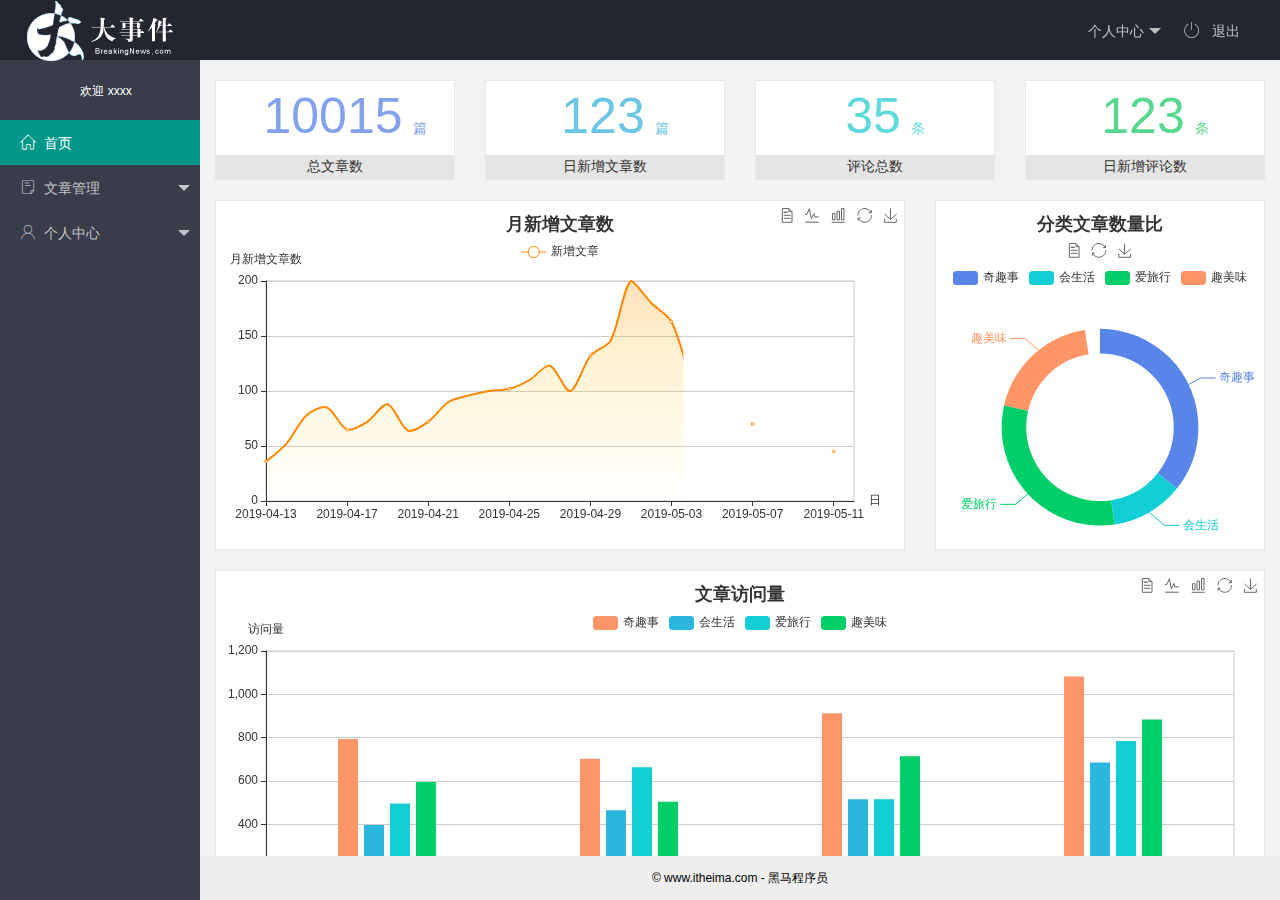
==== commit 1c5db8a0: "完成了个人信息修改界面" ====
--- a/index.html
+++ b/index.html
@@ -23,7 +23,7 @@
                         <span class="person-center">个人中心</span>
                     </a>
                     <dl class="layui-nav-child">
-                        <dd><a href="">基本资料</a></dd>
+                        <dd><a href="./user/base-info.html" target="fm">基本资料</a></dd>
                         <dd><a href="">更换头像</a></dd>
                         <dd><a href="">重置密码</a></dd>
 
@@ -58,7 +58,7 @@
                     <li class="layui-nav-item">
                         <a href="javascript:;"><span class="iconfont icon-user"></span>个人中心</a>
                         <dl class="layui-nav-child">
-                            <dd><a href="javascript:;"><i class="layui-icon layui-icon-user"></i>基本资料</a></dd>
+                            <dd><a href="./user/base-info.html" target="fm"><i class="layui-icon layui-icon-user"></i>基本资料</a></dd>
                             <dd><a href="javascript:;"><i class="layui-icon layui-icon-user"></i>更换头像</a></dd>
                             <dd><a href="javascript:;"><i class="layui-icon layui-icon-user"></i>重置密码</a></dd>
                         </dl>
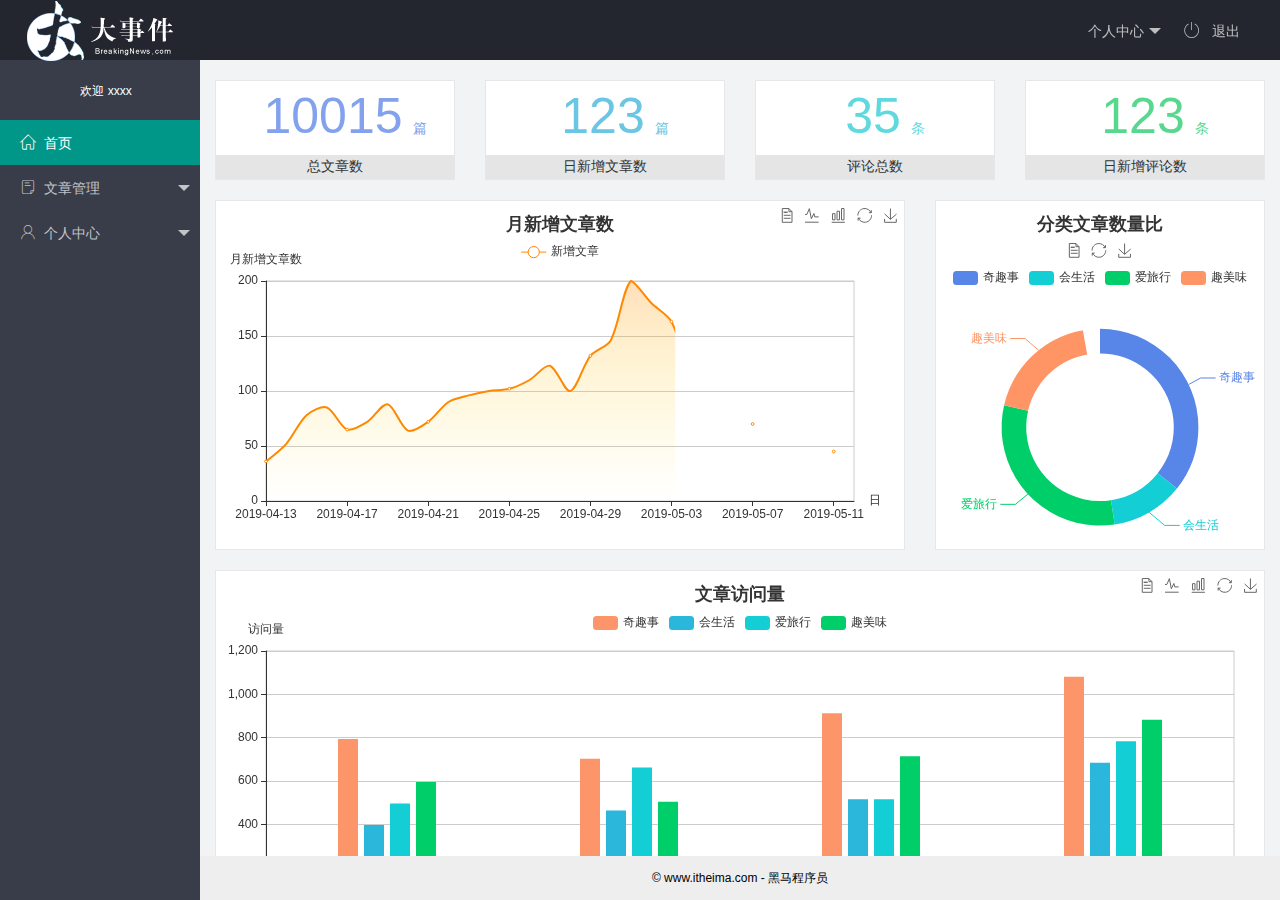
==== commit 62abf0b2: "完成了修改密码及更换头像模块" ====
--- a/index.html
+++ b/index.html
@@ -24,8 +24,8 @@
                     </a>
                     <dl class="layui-nav-child">
                         <dd><a href="./user/base-info.html" target="fm">基本资料</a></dd>
-                        <dd><a href="">更换头像</a></dd>
-                        <dd><a href="">重置密码</a></dd>
+                        <dd><a href="./user/avatar.html" target="fm">更换头像</a></dd>
+                        <dd><a href="./user/modify-password.html" target="fm">重置密码</a></dd>
 
                     </dl>
                 </li>
@@ -59,8 +59,8 @@
                         <a href="javascript:;"><span class="iconfont icon-user"></span>个人中心</a>
                         <dl class="layui-nav-child">
                             <dd><a href="./user/base-info.html" target="fm"><i class="layui-icon layui-icon-user"></i>基本资料</a></dd>
-                            <dd><a href="javascript:;"><i class="layui-icon layui-icon-user"></i>更换头像</a></dd>
-                            <dd><a href="javascript:;"><i class="layui-icon layui-icon-user"></i>重置密码</a></dd>
+                            <dd><a href="./user/avatar.html" target="fm"><i class="layui-icon layui-icon-user"></i>更换头像</a></dd>
+                            <dd><a href="./user/modify-password.html" target="fm"><i class="layui-icon layui-icon-user"></i>重置密码</a></dd>
                         </dl>
                     </li>
                 </ul>
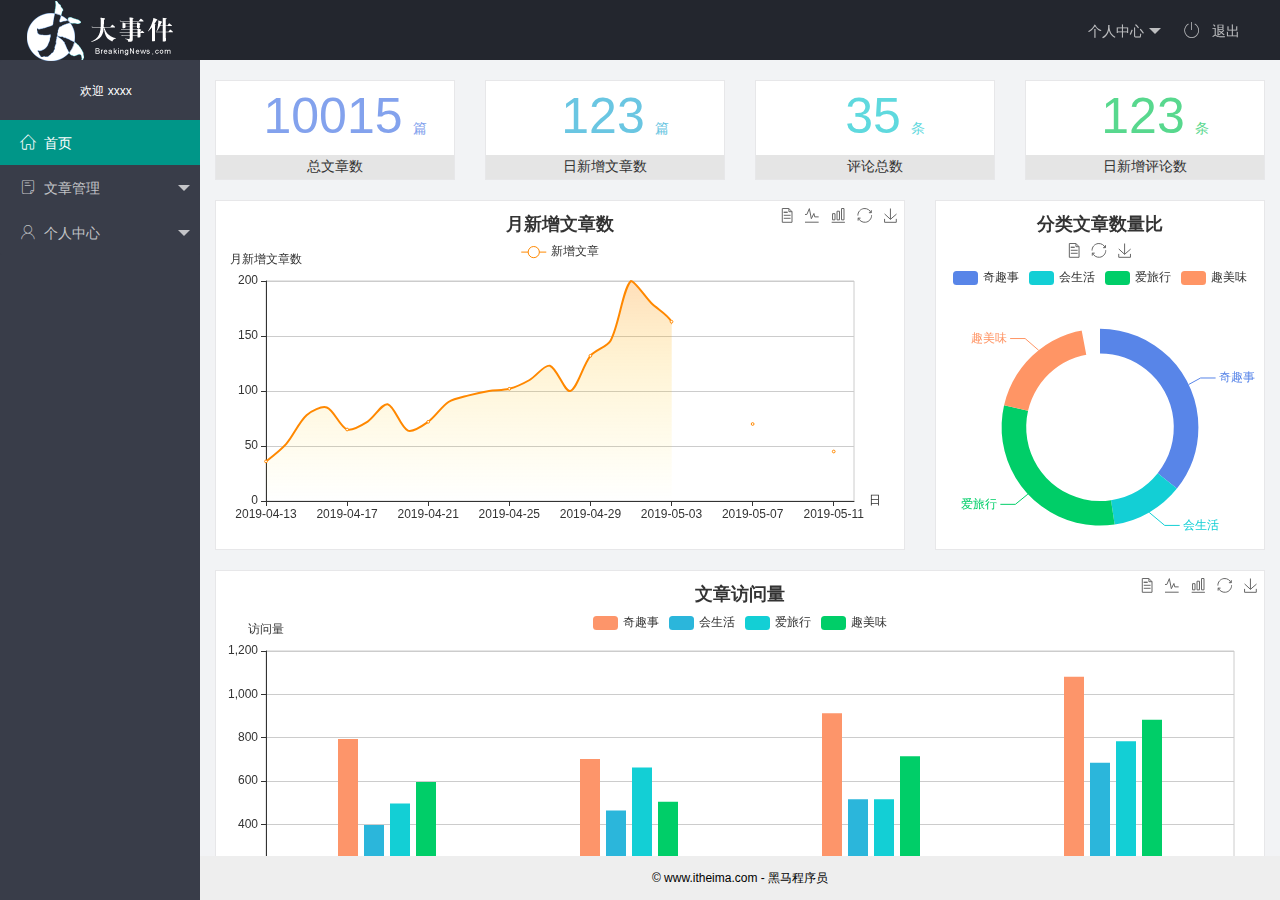
==== commit f4f5380e: "完成了文章列表模块" ====
--- a/index.html
+++ b/index.html
@@ -50,7 +50,7 @@
                     <li class="layui-nav-item">
                         <a href="javascript:;"><span class="iconfont icon-16"></span>文章管理</a>
                         <dl class="layui-nav-child">
-                            <dd><a href="home/demo.html" target="fm"><i class="layui-icon layui-icon-form"></i>文章类别</a></dd>
+                            <dd><a href="./artitle/category.html" target="fm"><i class="layui-icon layui-icon-form"></i>文章类别</a></dd>
                             <dd><a href="javascript:;"><i class="layui-icon layui-icon-form"></i>文章列表</a></dd>
                             <dd><a href="javascript:;"><i class="layui-icon layui-icon-form"></i>发表文章</a></dd>
                         </dl>
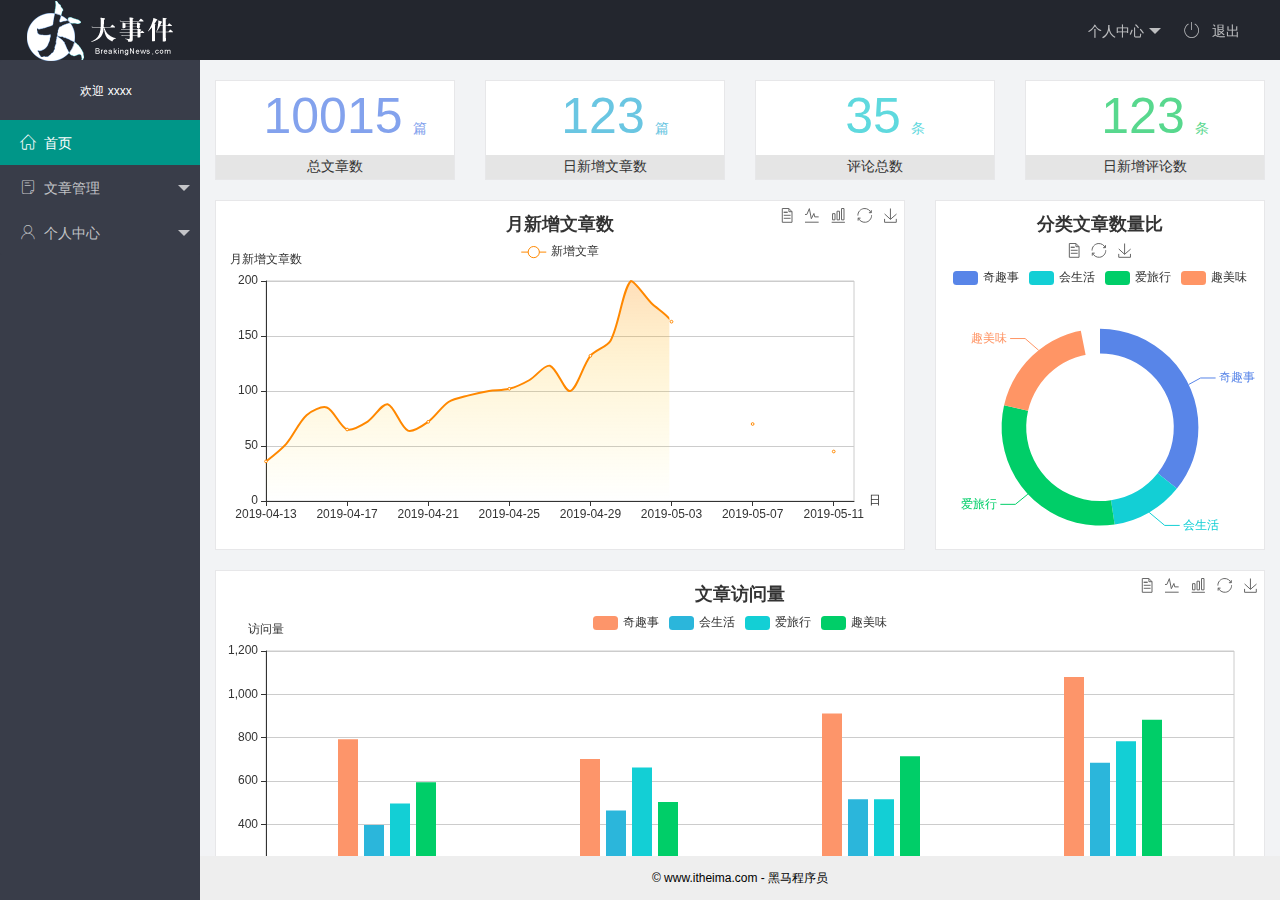
==== commit 5f9b6954: "完成了文章列表模块" ====
--- a/index.html
+++ b/index.html
@@ -51,8 +51,8 @@
                         <a href="javascript:;"><span class="iconfont icon-16"></span>文章管理</a>
                         <dl class="layui-nav-child">
                             <dd><a href="./artitle/category.html" target="fm"><i class="layui-icon layui-icon-form"></i>文章类别</a></dd>
-                            <dd><a href="javascript:;"><i class="layui-icon layui-icon-form"></i>文章列表</a></dd>
-                            <dd><a href="javascript:;"><i class="layui-icon layui-icon-form"></i>发表文章</a></dd>
+                            <dd><a href="./artitle/publish.html" target="fm"><i class="layui-icon layui-icon-form"></i>发表文章</a></dd>
+                            <dd><a href="./artitle/list.html" target="fm"><i class="layui-icon layui-icon-form"></i>文章列表</a></dd>
                         </dl>
                     </li>
                     <li class="layui-nav-item">
